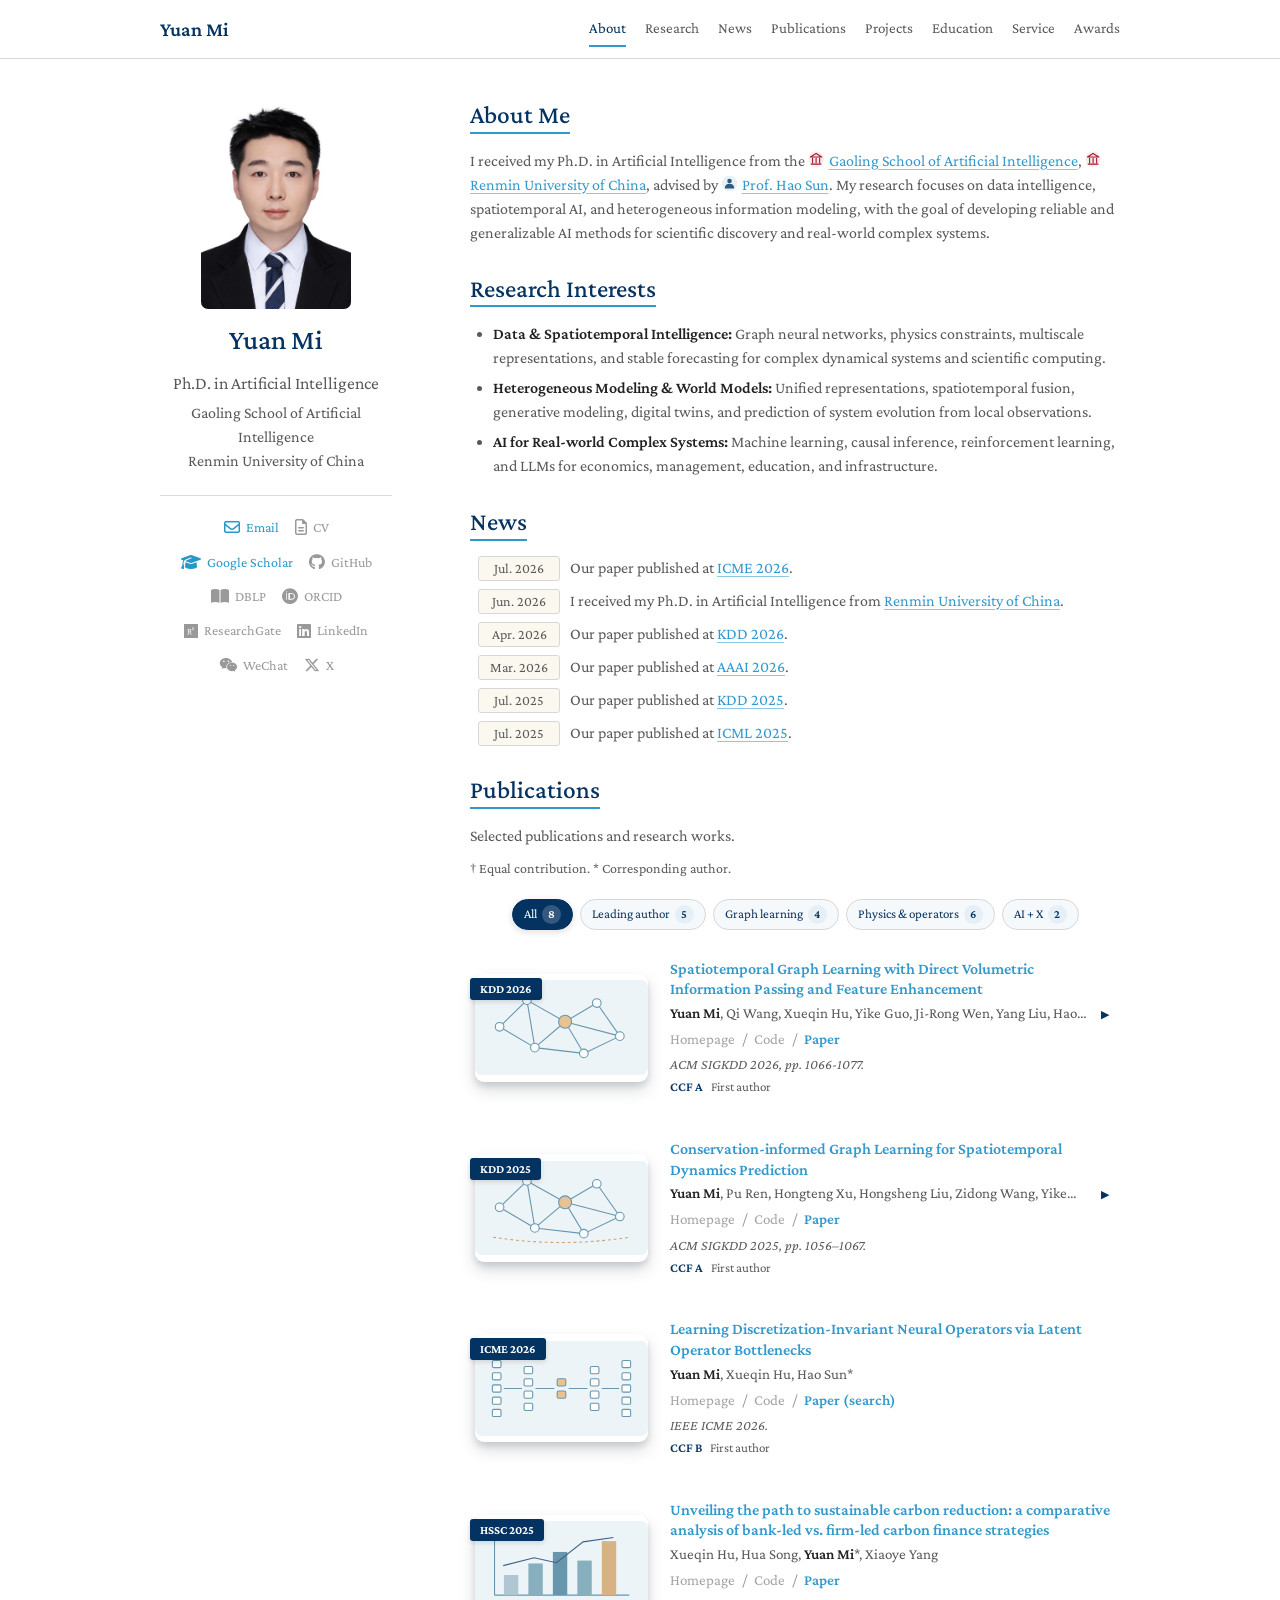
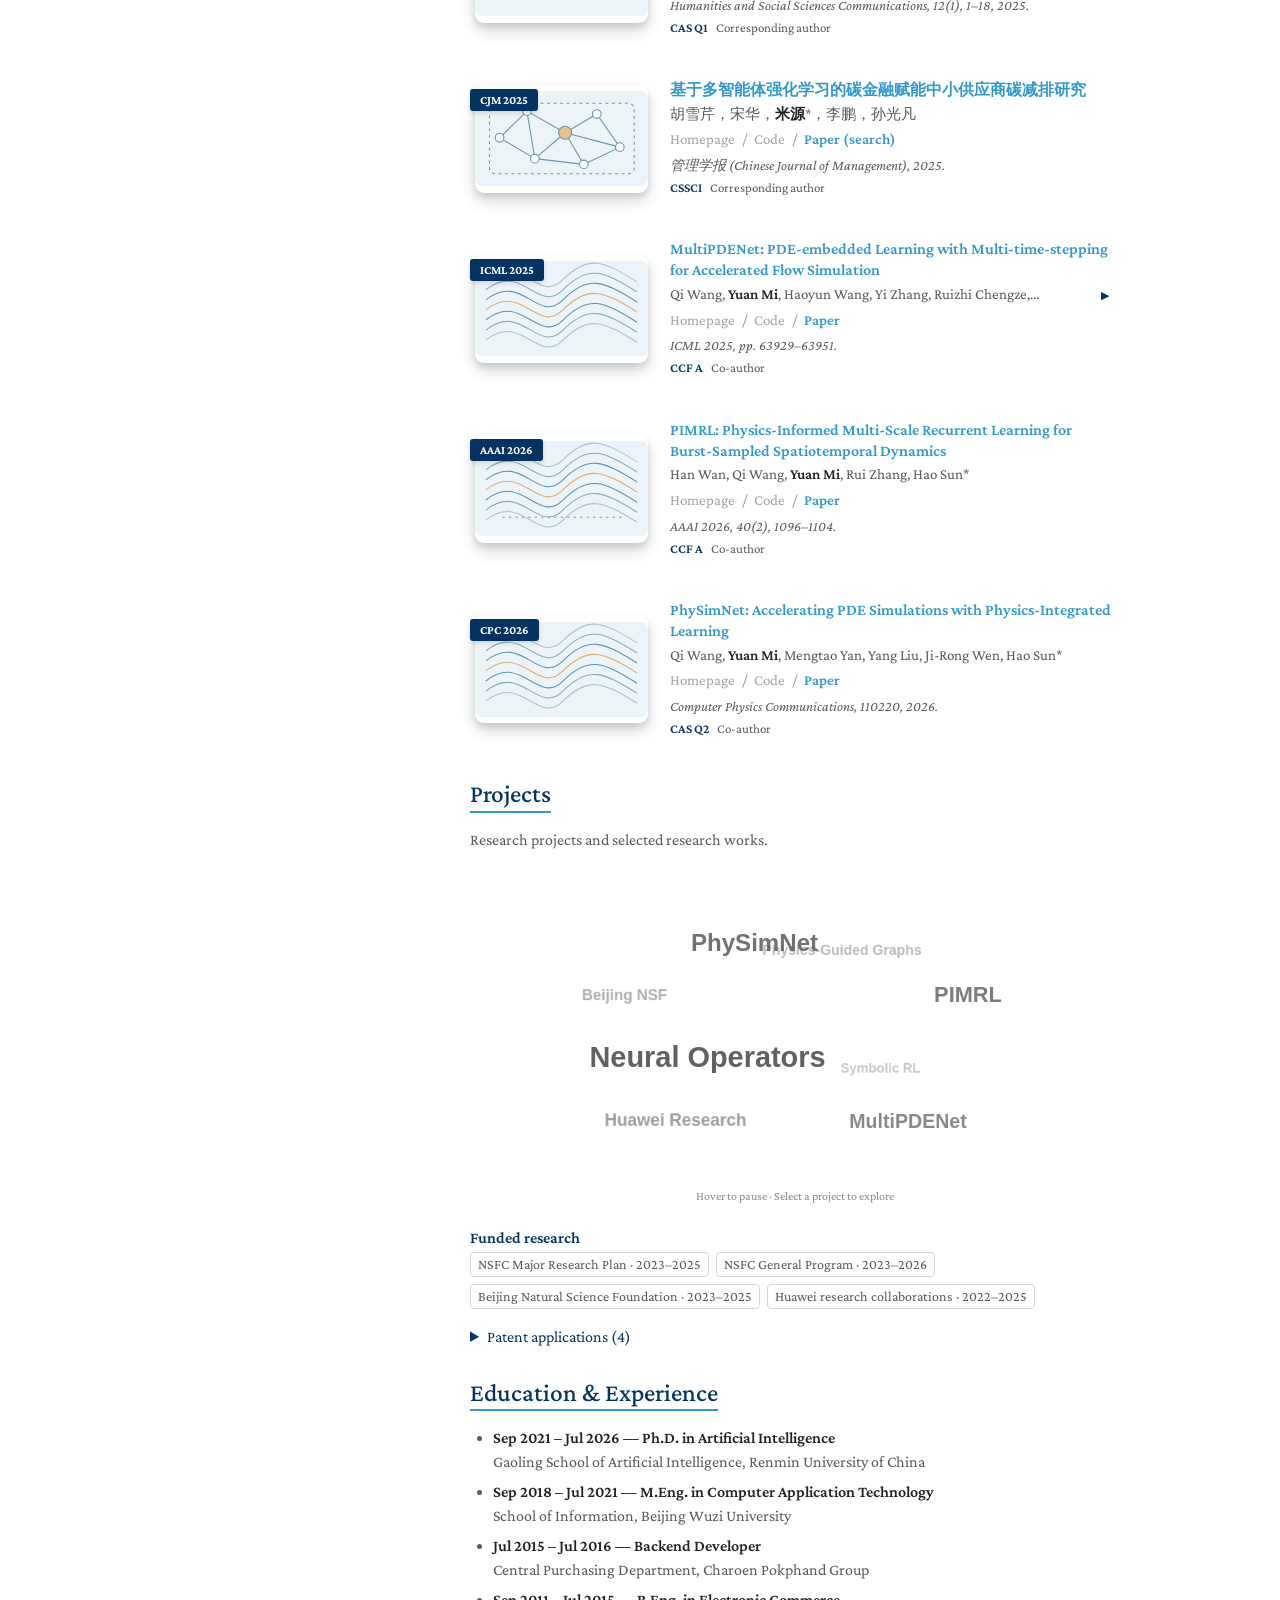
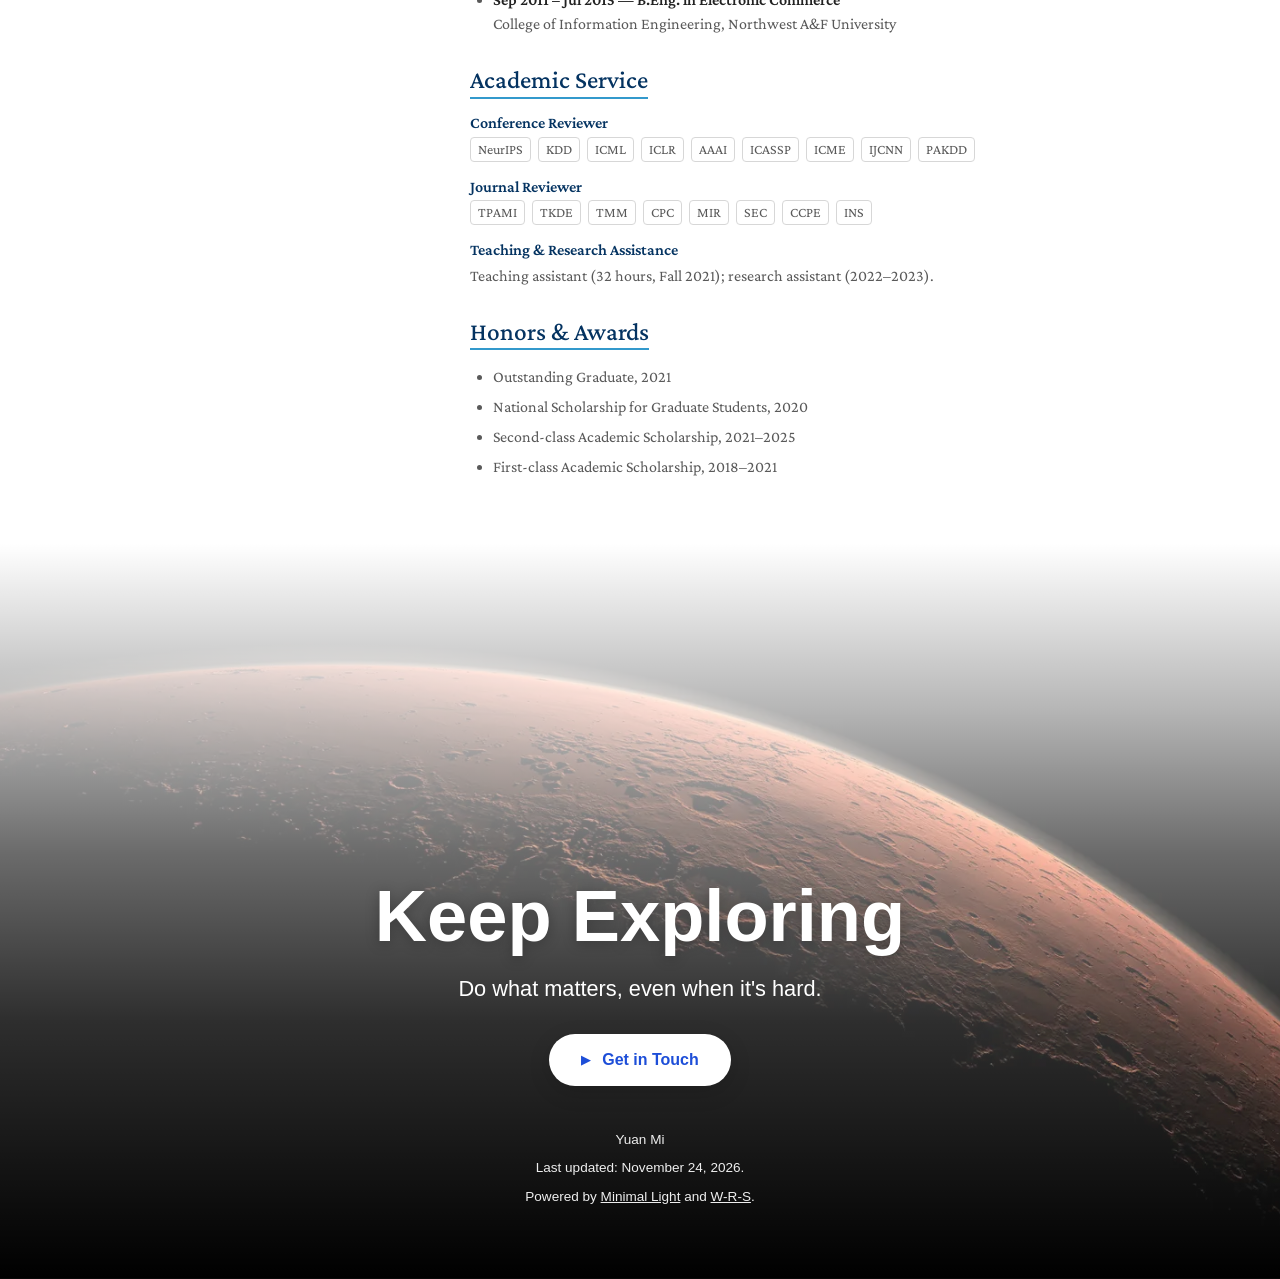
==== index.html @ 63b8f22b "Update index.html" ====
<!DOCTYPE html>
<html lang="en">
  <head>
    <meta charset="utf-8"/>
    <meta content="width=device-width,initial-scale=1" name="viewport"/>
    <meta content="Yuan Mi, AI researcher working on spatiotemporal intelligence, graph learning, scientific machine learning and heterogeneous information modeling." name="description"/>
    <title>Yuan Mi | Academic Homepage</title>
    <link href="assets/img/favicon.svg" rel="icon" type="image/svg+xml"/>
    <link href="assets/css/font.css" rel="stylesheet"/>
    <link href="assets/css/minimal-light.css" rel="stylesheet"/>
    <link href="assets/css/homepage-v6.css" rel="stylesheet"/>
    <link rel="stylesheet"
      href="https://cdnjs.cloudflare.com/ajax/libs/font-awesome/6.7.2/css/all.min.css">
    <script defer="" src="assets/js/homepage.js"></script>
    <!-- Critical layout rules also live here to guard against stale stylesheet caches. -->
    <style id="v6-layout-fixes">
      /* Responsive profile links */
      .profile-links {
          display: flex;
          flex-wrap: wrap;
          justify-content: center;
          align-items: center;
          gap: 12px 16px;
      
          margin-top: 22px;
          padding-top: 20px;
          border-top: 1px solid #ddd;
      }
      .profile-links a {
          display: inline-flex;
          align-items: center;
          gap: 6px;
      
          width: auto;
          font-size: 14px;
          line-height: 1.6;
          white-space: nowrap;
      
          color: #2698c9;
          text-decoration: none !important;
          border: none !important;
          transition: color 0.2s ease;
      }
      .profile-links a i {
          font-size: 16px;
          text-align: center;
      }
      /* Hover effect */
      .profile-links a[href]:hover {
          color: #043361;
      }
      /* Links without addresses */
      .profile-links a:not([href]) {
          color: #999;
          cursor: default;
      }
      /* Mobile adaptation */
      @media screen and (max-width: 768px) {
          .profile-links {
              gap: 10px 14px;
          }
      
          .profile-links a {
              font-size: 13px;
          }
      }
      #profile .image.avatar {
        border-radius: 0 !important;
        overflow: visible !important;
        clip-path: none !important;
        max-height: none !important;
      }
      #profile .image.avatar img {
        display: block;
        width: 150px !important;
        max-width: 100%;
        height: auto !important;
        max-height: none !important;
        aspect-ratio: auto !important;
        object-fit: contain !important;
        object-position: center !important;
        padding: 0 !important;
        margin: 0 auto;
        border-radius: 7px !important;
        clip-path: none !important;
      }
      #publications .papers article.paper {
        background: transparent !important;
        border: 0 !important;
        outline: 0 !important;
        border-radius: 0 !important;
        box-shadow: none !important;
        padding: 12px 5px;
        margin-bottom: 18px;
      }
      #publications .paper-thumb {
        overflow: visible !important;
        border-radius: 9px;
        box-shadow: 0 4px 6px rgba(26,39,52,.13), 0 8px 16px rgba(26,39,52,.16) !important;
      }
      #publications .paper-thumb img { border-radius: 9px; }
      #publications .paper-thumb > span {
        top: 4px;
        left: -5px;
        padding: 2px 10px;
        border-radius: 3px;
        box-shadow: 0 2px 5px #0002;
      }
      @media (max-width: 520px) {
        #profile .image.avatar img { width: 135px !important; }
        #publications .papers article.paper { padding: 10px 2px; margin-bottom: 20px; }
      }
      /* 确保顶部导航栏始终处于最上层 */
      .site-nav {
        z-index: 99999 !important;
      }
      /* 限制 Projects 模块的层级 */
      #projects {
        position: relative;
        z-index: 0;
        isolation: isolate;
      }
      /* 限制 3D 动态词云的显示范围 */
      #tagcloud {
        position: relative;
        z-index: 0;
        isolation: isolate;
        overflow: hidden;
      }
    </style>
  </head>
  <body>
    <a class="skip" href="#about">Skip to content</a>
    <!-- Top navigation -->
    <nav class="site-nav" aria-label="Main navigation">
      <div class="nav-inner">
        <a class="nav-brand" href="#about">Yuan Mi</a>
        <div class="nav-links">
          <a href="#about" aria-current="location">About</a>
          <a href="#research">Research</a>
          <a href="#news">News</a>
          <a href="#publications">Publications</a>
          <a href="#projects">Projects</a>
          <a href="#experience">Education</a>
          <a href="#service">Service</a>
          <a href="#honors">Awards</a>
        </div>
      </div>
    </nav>
    <div class="wrapper">
      <header class="profile" id="profile">
        <a class="image avatar" href="#about">
          <img alt="Portrait of Yuan Mi" height="500" src="assets/img/avatar.jpg" width="357"/>
        </a>
        <h1>Yuan Mi</h1>
    
        <position>Ph.D. in Artificial Intelligence</position>
        <br/>
        <autocolor>
          <a href="https://gsai.ruc.edu.cn/"
             style="color: inherit; text-decoration: none; border-bottom: none;">
            Gaoling School of Artificial Intelligence
          </a>
          <br/>
          <a href="https://www.ruc.edu.cn/"
             style="color: inherit; text-decoration: none; border-bottom: none;">
            Renmin University of China
          </a>
        </autocolor>
        <!-- Replace the Scholar search and GitHub placeholder with your personal profile URLs. -->
        <div class="profile-links">
            <a href="mailto:miyuan1993@gmail.com"><i class="fa-regular fa-envelope"></i> Email</a>
            <a><i class="fa-regular fa-file-lines"></i> CV</a>
            <a href="https://scholar.google.com/citations?user=GlDjxKsAAAAJ&hl=zh-CN" target="_blank"><i class="fa-solid fa-graduation-cap"></i> Google Scholar </a>
            <a><i class="fa-brands fa-github"></i> GitHub</a>
            <a><i class="fa-solid fa-book-open"></i> DBLP</a>
            <a><i class="fa-brands fa-orcid"></i> ORCID</a>
            <a><i class="fa-brands fa-researchgate"></i> ResearchGate</a>
            <a><i class="fa-brands fa-linkedin"></i> LinkedIn</a>
            <a><i class="fa-brands fa-weixin"></i> WeChat</a>
            <a><i class="fa-brands fa-x-twitter"></i> X </a>
          </div>
      </header>
      <main id="main">
        <section id="about">
          <h2>About Me</h2>
          <p id="bio">I received my Ph.D. in Artificial Intelligence from the <a href="https://ai.ruc.edu.cn/GSAI_HOME/index.htm" target="_blank" rel="noopener noreferrer"><span class="inline-logo ruc-logo" aria-hidden="true"><img src="https://www.ruc.edu.cn/template/1/out/imgs/VI/1.png" alt="" width="24" height="24" onerror="this.onerror=null;this.src='assets/img/university-icon.svg';this.classList.add('logo-fallback')"/></span>Gaoling School of Artificial Intelligence</a>, <a href="https://www.ruc.edu.cn/" target="_blank" rel="noopener noreferrer"><span class="inline-logo ruc-logo" aria-hidden="true"><img src="https://www.ruc.edu.cn/template/1/out/imgs/VI/1.png" alt="" width="24" height="24" onerror="this.onerror=null;this.src='assets/img/university-icon.svg';this.classList.add('logo-fallback')"/></span>Renmin University of China</a>, advised by <a href="https://ai.ruc.edu.cn/GSAI_HOME/FACULTYn/HaoSun/index.htm" target="_blank" rel="noopener noreferrer"><img class="inline-logo advisor-logo" src="assets/img/advisor-icon.svg" width="18" height="18" alt="" aria-hidden="true"/>Prof. Hao Sun</a>. My research focuses on data intelligence, spatiotemporal AI, and heterogeneous information modeling, with the goal of developing reliable and generalizable AI methods for scientific discovery and real-world complex systems.</p>
        </section>

        <section id="research">
          <h2>Research Interests</h2>
          <ul>
            <li><strong>Data &amp; Spatiotemporal Intelligence: </strong>Graph neural networks, physics constraints, multiscale representations, and stable forecasting for complex dynamical systems and scientific computing.</li>
            <li><strong>Heterogeneous Modeling &amp; World Models: </strong>Unified representations, spatiotemporal fusion, generative modeling, digital twins, and prediction of system evolution from local observations.</li>
            <li><strong>AI for Real-world Complex Systems: </strong>Machine learning, causal inference, reinforcement learning, and LLMs for economics, management, education, and infrastructure.</li>
          </ul>
        </section>

        <!-- News: use the known publication year when the acceptance month is unknown. -->
        <section id="news">
          <h2>News</h2>
          <ul class="news-list">
            <li><time datetime="2026-07-09">Jul. 2026 </time><span>Our paper published at <a href="#paper-operators">ICME 2026</a>.</span></li>
            <li><time datetime="2026-06-23">Jun. 2026 </time><span>I received my Ph.D. in Artificial Intelligence from <a href="https://ai.ruc.edu.cn/GSAI_HOME/index.htm" target="_blank" rel="noopener noreferrer">Renmin University of China</a>.</span></li>
            <li><time datetime="2026-04-20">Apr. 2026 </time><span>Our paper published at <a href="#paper-volumetric">KDD 2026</a>.</span></li>
            <li><time datetime="2026-03-14">Mar. 2026 </time><span>Our paper published at <a href="#paper-pimrl">AAAI 2026</a>.</span></li>
            <li><time datetime="2025-07-20">Jul. 2025 </time><span>Our paper published at <a href="#paper-conservation">KDD 2025</a>.</span></li>
            <li><time datetime="2025-07-13">Jul. 2025 </time><span>Our paper published at <a href="#paper-multipdenet">ICML 2025</a>.</span></li>
          </ul>
        </section>

        <section id="publications">
          <h2>Publications</h2>
          <p class="publication-legend">Selected publications and research works. <p class="subtle">† Equal contribution. * Corresponding author. </p> </p>
          
          <div aria-label="Filter publications" class="filters" role="group">
            <button aria-pressed="true" data-filter="all">All</button>
            <button aria-pressed="false" data-filter="lead">Leading author</button>
            <button aria-pressed="false" data-filter="graph">Graph learning</button>
            <button aria-pressed="false" data-filter="physics">Physics &amp; operators</button>
            <button aria-pressed="false" data-filter="applied">AI + X</button>
          </div>
          <div aria-live="polite" class="sr-only" id="paper-count"></div>
          <div class="papers">
            <article class="paper" data-tags="graph physics lead" id="paper-volumetric">
              <div class="paper-thumb">
                <img alt="Abstract topic illustration" loading="lazy" src="assets/img/graph.svg"/>
                <span>KDD 2026</span>
              </div>
              <div class="paper-info">
                <h3>
                  <a href="https://dblp.uni-trier.de/rec/conf/kdd/MiWHGWLS26.html" rel="noopener noreferrer" target="_blank">Spatiotemporal Graph Learning with Direct Volumetric Information Passing and Feature Enhancement</a>
                </h3>
                <div class="authors-shell">
                  <p class="authors" id="authors-0"><strong>Yuan Mi</strong>, Qi Wang, Xueqin Hu, Yike Guo, Ji-Rong Wen, Yang Liu, Hao Sun*</p>
                  <button aria-controls="authors-0" aria-expanded="false" aria-label="Expand author list" class="authors-toggle" title="Expand author list" type="button">▶</button>
                </div>
                <!-- Replace missing Homepage/Code URLs when available. -->
                <div class="paper-links">
                  <span class="pending-link" title="Add the homepage URL">Homepage</span>
                  <span class="link-divider" aria-hidden="true">/</span>
                  <span class="pending-link" title="Add the code URL">Code</span>
                  <span class="link-divider" aria-hidden="true">/</span>
                  <a href="https://dblp.uni-trier.de/rec/conf/kdd/MiWHGWLS26.html" target="_blank" rel="noopener noreferrer">Paper</a>
                </div>
                <p class="venue">ACM SIGKDD 2026, pp. 1066-1077. </p>
                <div class="paper-meta">
                  <span class="rank">CCF A</span>
                  <span>First author</span>
                </div>
              </div>
            </article>

            <article class="paper" data-tags="graph physics lead" id="paper-conservation">
              <div class="paper-thumb">
                <img alt="Abstract topic illustration" loading="lazy" src="assets/img/conservation.svg"/>
                <span>KDD 2025</span>
              </div>
              <div class="paper-info">
                <h3>
                  <a href="https://arxiv.org/abs/2412.20962" rel="noopener noreferrer" target="_blank">Conservation-informed Graph Learning for Spatiotemporal Dynamics Prediction</a>
                </h3>
                <div class="authors-shell">
                  <p class="authors" id="authors-1"><strong>Yuan Mi</strong>, Pu Ren, Hongteng Xu, Hongsheng Liu, Zidong Wang, Yike Guo, Ji-Rong Wen, Hao Sun*, Yang Liu*</p>
                  <button aria-controls="authors-1" aria-expanded="false" aria-label="Expand author list" class="authors-toggle" title="Expand author list" type="button">▶</button>
                </div>
                <!-- Replace missing Homepage/Code URLs when available. -->
                <div class="paper-links">
                  <span class="pending-link" title="Add the homepage URL">Homepage</span>
                  <span class="link-divider" aria-hidden="true">/</span>
                  <span class="pending-link" title="Add the code URL">Code</span>
                  <span class="link-divider" aria-hidden="true">/</span>
                  <a href="https://arxiv.org/abs/2412.20962" target="_blank" rel="noopener noreferrer">Paper</a>
                </div>
                <p class="venue">ACM SIGKDD 2025, pp. 1056–1067.</p>
                <div class="paper-meta">
                  <span class="rank">CCF A</span>
                  <span>First author</span>
                </div>
              </div>
            </article>

            <article class="paper" data-tags="physics lead" id="paper-operators">
              <div class="paper-thumb">
                <img alt="Abstract topic illustration" loading="lazy" src="assets/img/operator.svg"/>
                <span>ICME 2026</span>
              </div>
              <div class="paper-info">
                <h3>
                  <a href="https://scholar.google.com/scholar?q=Learning%20Discretization-Invariant%20Neural%20Operators%20via%20Latent%20Operator%20Bottlenecks" rel="noopener noreferrer" target="_blank">Learning Discretization-Invariant Neural Operators via Latent Operator Bottlenecks</a>
                </h3>
                <div class="authors-shell">
                  <p class="authors" id="authors-2"><strong>Yuan Mi</strong>, Xueqin Hu, Hao Sun*</p>
                  <button aria-controls="authors-2" aria-expanded="false" aria-label="Expand author list" class="authors-toggle" title="Expand author list" type="button">▶</button>
                </div>
                <!-- Replace missing Homepage/Code URLs when available. -->
                <div class="paper-links">
                  <span class="pending-link" title="Add the homepage URL">Homepage</span>
                  <span class="link-divider" aria-hidden="true">/</span>
                  <span class="pending-link" title="Add the code URL">Code</span>
                  <span class="link-divider" aria-hidden="true">/</span>
                  <a href="https://scholar.google.com/scholar?q=Learning%20Discretization-Invariant%20Neural%20Operators%20via%20Latent%20Operator%20Bottlenecks" target="_blank" rel="noopener noreferrer">Paper (search)</a>
                </div>
                <p class="venue">IEEE ICME 2026.</p>
                <div class="paper-meta">
                  <span class="rank">CCF B</span>
                  <span>First author</span>
                </div>
              </div>
            </article>

            <article class="paper" data-tags="applied lead" id="paper-carbon-finance">
              <div class="paper-thumb">
                <img alt="Abstract topic illustration" loading="lazy" src="assets/img/finance.svg"/>
                <span>HSSC 2025</span>
              </div>
              <div class="paper-info">
                <h3>
                  <a href="https://doi.org/10.1057/s41599-025-05906-5" rel="noopener noreferrer" target="_blank">Unveiling the path to sustainable carbon reduction: a comparative analysis of bank-led vs. firm-led carbon finance strategies</a>
                </h3>
                <div class="authors-shell">
                  <p class="authors" id="authors-3">Xueqin Hu, Hua Song, <strong>Yuan Mi</strong>*, Xiaoye Yang</p>
                  <button aria-controls="authors-3" aria-expanded="false" aria-label="Expand author list" class="authors-toggle" title="Expand author list" type="button">▶</button>
                </div>
                <!-- Replace missing Homepage/Code URLs when available. -->
                <div class="paper-links">
                  <span class="pending-link" title="Add the homepage URL">Homepage</span>
                  <span class="link-divider" aria-hidden="true">/</span>
                  <span class="pending-link" title="Add the code URL">Code</span>
                  <span class="link-divider" aria-hidden="true">/</span>
                  <a href="https://doi.org/10.1057/s41599-025-05906-5" target="_blank" rel="noopener noreferrer">Paper</a>
                </div>
                <p class="venue">Humanities and Social Sciences Communications, 12(1), 1–18, 2025.</p>
                <div class="paper-meta">
                  <span class="rank">CAS Q1</span>
                  <span>Corresponding author</span>
                </div>
              </div>
            </article>

            <article class="paper" data-tags="applied lead" id="paper-multiagent">
              <div class="paper-thumb">
                <img alt="Abstract topic illustration" loading="lazy" src="assets/img/agents.svg"/>
                <span>CJM 2025</span>
              </div>
              <div class="paper-info">
                <h3>
                  <a href="https://scholar.google.com/scholar?q=%E5%9F%BA%E4%BA%8E%E5%A4%9A%E6%99%BA%E8%83%BD%E4%BD%93%E5%BC%BA%E5%8C%96%E5%AD%A6%E4%B9%A0%E7%9A%84%E7%A2%B3%E9%87%91%E8%9E%8D%E8%B5%8B%E8%83%BD%E4%B8%AD%E5%B0%8F%E4%BE%9B%E5%BA%94%E5%95%86%E7%A2%B3%E5%87%8F%E6%8E%92%E7%A0%94%E7%A9%B6" rel="noopener noreferrer" target="_blank">基于多智能体强化学习的碳金融赋能中小供应商碳减排研究</a>
                </h3>
                <div class="authors-shell">
                  <p class="authors" id="authors-4">胡雪芹，宋华，<strong>米源</strong>*，李鹏，孙光凡</p>
                  <button aria-controls="authors-4" aria-expanded="false" aria-label="Expand author list" class="authors-toggle" title="Expand author list" type="button">▶</button>
                </div>
                <!-- Replace missing Homepage/Code URLs when available. -->
                <div class="paper-links">
                  <span class="pending-link" title="Add the homepage URL">Homepage</span>
                  <span class="link-divider" aria-hidden="true">/</span>
                  <span class="pending-link" title="Add the code URL">Code</span>
                  <span class="link-divider" aria-hidden="true">/</span>
                  <a href="https://scholar.google.com/scholar?q=%E5%9F%BA%E4%BA%8E%E5%A4%9A%E6%99%BA%E8%83%BD%E4%BD%93%E5%BC%BA%E5%8C%96%E5%AD%A6%E4%B9%A0%E7%9A%84%E7%A2%B3%E9%87%91%E8%9E%8D%E8%B5%8B%E8%83%BD%E4%B8%AD%E5%B0%8F%E4%BE%9B%E5%BA%94%E5%95%86%E7%A2%B3%E5%87%8F%E6%8E%92%E7%A0%94%E7%A9%B6" target="_blank" rel="noopener noreferrer">Paper (search)</a>
                </div>
                <p class="venue">管理学报 (Chinese Journal of Management), 2025.</p>
                <div class="paper-meta">
                  <span class="rank">CSSCI</span>
                  <span>Corresponding author</span>
                </div>
              </div>
            </article>

            <article class="paper" data-tags="physics graph" id="paper-multipdenet">
              <div class="paper-thumb">
                <img alt="Abstract topic illustration" loading="lazy" src="assets/img/flow.svg"/>
                <span>ICML 2025</span>
              </div>
              <div class="paper-info">
                <h3>
                  <a href="https://proceedings.mlr.press/v267/wang25bz.html" rel="noopener noreferrer" target="_blank">MultiPDENet: PDE-embedded Learning with Multi-time-stepping for Accelerated Flow Simulation</a>
                </h3>
                <div class="authors-shell">
                  <p class="authors" id="authors-5">Qi Wang, <strong>Yuan Mi</strong>, Haoyun Wang, Yi Zhang, Ruizhi Chengze, Hongsheng Liu, Ji-Rong Wen, Hao Sun*</p>
                  <button aria-controls="authors-5" aria-expanded="false" aria-label="Expand author list" class="authors-toggle" title="Expand author list" type="button">▶</button>
                </div>
                <!-- Replace missing Homepage/Code URLs when available. -->
                <div class="paper-links">
                  <span class="pending-link" title="Add the homepage URL">Homepage</span>
                  <span class="link-divider" aria-hidden="true">/</span>
                  <span class="pending-link" title="Add the code URL">Code</span>
                  <span class="link-divider" aria-hidden="true">/</span>
                  <a href="https://proceedings.mlr.press/v267/wang25bz.html" target="_blank" rel="noopener noreferrer">Paper</a>
                </div>
                <p class="venue">ICML 2025, pp. 63929–63951.</p>
                <div class="paper-meta">
                  <span class="rank">CCF A</span>
                  <span>Co-author</span>
                </div>
              </div>
            </article>

            <article class="paper" data-tags="physics graph" id="paper-pimrl">
              <div class="paper-thumb">
                <img alt="Abstract topic illustration" loading="lazy" src="assets/img/recurrent.svg"/>
                <span>AAAI 2026</span>
              </div>
              <div class="paper-info">
                <h3>
                  <a href="https://ojs.aaai.org/index.php/AAAI/article/view/37080" rel="noopener noreferrer" target="_blank">PIMRL: Physics-Informed Multi-Scale Recurrent Learning for Burst-Sampled Spatiotemporal Dynamics</a>
                </h3>
                <div class="authors-shell">
                  <p class="authors" id="authors-6">Han Wan, Qi Wang, <strong>Yuan Mi</strong>, Rui Zhang, Hao Sun*</p>
                  <button aria-controls="authors-6" aria-expanded="false" aria-label="Expand author list" class="authors-toggle" title="Expand author list" type="button">▶</button>
                </div>
                <!-- Replace missing Homepage/Code URLs when available. -->
                <div class="paper-links">
                  <span class="pending-link" title="Add the homepage URL">Homepage</span>
                  <span class="link-divider" aria-hidden="true">/</span>
                  <span class="pending-link" title="Add the code URL">Code</span>
                  <span class="link-divider" aria-hidden="true">/</span>
                  <a href="https://ojs.aaai.org/index.php/AAAI/article/view/37080" target="_blank" rel="noopener noreferrer">Paper</a>
                </div>
                <p class="venue">AAAI 2026, 40(2), 1096–1104.</p>
                <div class="paper-meta">
                  <span class="rank">CCF A</span>
                  <span>Co-author</span>
                </div>
              </div>
            </article>

            <article class="paper" data-tags="physics" id="paper-physimnet">
              <div class="paper-thumb">
                <img alt="Abstract topic illustration" loading="lazy" src="assets/img/flow.svg"/>
                <span>CPC 2026</span>
              </div>
              <div class="paper-info">
                <h3>
                  <a href="https://doi.org/10.1016/j.cpc.2026.110220" rel="noopener noreferrer" target="_blank">PhySimNet: Accelerating PDE Simulations with Physics-Integrated Learning</a>
                </h3>
                <div class="authors-shell">
                  <p class="authors" id="authors-7">Qi Wang, <strong>Yuan Mi</strong>, Mengtao Yan, Yang Liu, Ji-Rong Wen, Hao Sun*</p>
                  <button aria-controls="authors-7" aria-expanded="false" aria-label="Expand author list" class="authors-toggle" title="Expand author list" type="button">▶</button>
                </div>
                <!-- Replace missing Homepage/Code URLs when available. -->
                <div class="paper-links">
                  <span class="pending-link" title="Add the homepage URL">Homepage</span>
                  <span class="link-divider" aria-hidden="true">/</span>
                  <span class="pending-link" title="Add the code URL">Code</span>
                  <span class="link-divider" aria-hidden="true">/</span>
                  <a href="https://doi.org/10.1016/j.cpc.2026.110220" target="_blank" rel="noopener noreferrer">Paper</a>
                </div>
                <p class="venue">Computer Physics Communications, 110220, 2026.</p>
                <div class="paper-meta">
                  <span class="rank">CAS Q2</span>
                  <span>Co-author</span>
                </div>
              </div>
            </article>
          </div>
        </section>

        <section id="projects">
          <h2>Projects</h2>
          <p>Research projects and selected research works.</p>
          <div aria-label="Rotating research project cloud" class="tagcloud" id="tagcloud">
            <a href="#grant-major">Symbolic RL</a>
            <a href="#grant-general">Physics-Guided Graphs</a>
            <a href="#grant-beijing">Beijing NSF</a>
            <a href="#grant-huawei">Huawei Research</a>
            <a href="#paper-multipdenet">MultiPDENet</a>
            <a href="#paper-pimrl">PIMRL</a>
            <a href="#paper-physimnet">PhySimNet</a>
            <a href="#paper-operators">Neural Operators</a>
          </div>
          <p class="cloud-hint">Hover to pause · Select a project to explore</p>
          <h3>Funded research</h3>
          <!-- <ul class="project-list">
            <li id="grant-major"><strong>NSFC Major Research Plan</strong> · 2023–2025</li>
            <li id="grant-general"><strong>NSFC General Program</strong> · 2023–2026</li>
            <li id="grant-beijing"><strong>Beijing Natural Science Foundation</strong> · 2023–2025</li>
            <li id="grant-huawei"><strong>Huawei research collaborations</strong> · 2022–2025</li>
          </ul> -->
          <div class="chips">
              <span>NSFC Major Research Plan</strong> · 2023–2025</span>
              <span>NSFC General Program</strong> · 2023–2026</span>
              <span>Beijing Natural Science Foundation</strong> · 2023–2025</span>
              <span>Huawei research collaborations</strong> · 2022–2025</span>
          </div>

          <details>
            <summary>Patent applications (4)</summary>
            <div class="chips">
              <span>CN202410958839.X (2024)</span>
              <span>CN202110438000.X (2021)</span>
              <span>CN202011078194.9 (2020)</span>
              <span>CN201910514997.5 (2019)</span>
            </div>
            <p class="subtle">Applications are not represented as granted patents.</p>
          </details>
        </section>

        <section id="experience">
          <h2>Education &amp; Experience</h2>
          <ul>
            <li><strong>Sep 2021 – Jul 2026 — Ph.D. in Artificial Intelligence</strong><br/>Gaoling School of Artificial Intelligence, Renmin University of China</li>
            <li><strong>Sep 2018 – Jul 2021 — M.Eng. in Computer Application Technology</strong><br/>School of Information, Beijing Wuzi University</li>
            <li><strong>Jul 2015 – Jul 2016 — Backend Developer</strong><br/>Central Purchasing Department, Charoen Pokphand Group</li>
            <li><strong>Sep 2011 – Jul 2015 — B.Eng. in Electronic Commerce</strong><br/>College of Information Engineering, Northwest A&amp;F University</li>
          </ul>
        </section>

        <section id="service">
          <h2>Academic Service</h2>
          <h3>Conference Reviewer</h3>
          <div class="chips">
            <span>NeurIPS</span>
            <span>KDD</span>
            <span>ICML</span>
            <span>ICLR</span>
            <span>AAAI</span>
            <span>ICASSP</span>
            <span>ICME</span>
            <span>IJCNN</span>
            <span>PAKDD</span>
          </div>
          <h3>Journal Reviewer</h3>
          <div class="chips">
            <span>TPAMI</span>
            <span>TKDE</span>
            <span>TMM</span>
            <span>CPC</span>
            <span>MIR</span>
            <span>SEC</span>
            <span>CCPE</span>
            <span>INS</span>
          </div>
          <h3>Teaching &amp; Research Assistance</h3>
          <p>Teaching assistant (32 hours, Fall 2021); research assistant (2022–2023).</p>
        </section>

        <section id="honors">
          <h2>Honors &amp; Awards</h2>
          <ul class="compact">
            <li>Outstanding Graduate, 2021</li>
            <li>National Scholarship for Graduate Students, 2020</li>
            <li>Second-class Academic Scholarship, 2021–2025</li>
            <li>First-class Academic Scholarship, 2018–2021</li>
          </ul>
        </section>
      </main>
    </div>
    <div aria-label="Closing section" class="planet-footer">
      <picture>
        <source sizes="100vw" srcset="assets/img/background-960.webp 960w, assets/img/background-1440.webp 1440w, assets/img/background-1920.webp 1920w" type="image/webp"/>
        <img alt="Sunlit horizon of Mars" decoding="async" loading="eager" src="assets/img/background-1920.webp"/>
      </picture>
      <div class="planet-content">
        <h2>Keep Exploring</h2>
        <p class="planet-sub">Do what matters, even when it's hard.</p>
        <a class="planet-cta" href="mailto:miyuan1993@gmail.com"><span aria-hidden="true">▶</span> Get in Touch</a>
        <div class="planet-footnote">
          <p>Yuan Mi</p>
          <p>Last updated: November 24, 2026.</p>
          <p>Powered by <a href="https://github.com/yaoyao-liu/minimal-light">Minimal Light</a> and <a href="https://github.com/w-r-s/academic-homepage-template">W-R-S</a>.</p>
        </div>
      </div>
    </div>
    <button aria-label="Back to top" hidden="" id="back-top" title="Back to top">↑</button>
  </body>
</html>
---- assets/css/font.css ----
@import url('https://fonts.googleapis.com/css2?family=Crimson+Pro:ital,wght@0,400;0,500;0,600;1,500;1,600&family=Ubuntu+Mono&display=swap');

body {
  background-color: #fff;
  padding: 0;
  font: 16px/1.5 "Crimson Pro", serif;
  color: #595959;
  font-weight: 400;
  margin: 0;
}
---- assets/css/minimal-light.css ----
@media (prefers-color-scheme: dark) {
  body {
    background-color: #20212b;
    color: #dadbdf; } }
h1, h2, h3 {
  line-height: 1.1; }

h1 {
  font-size: 28px;
  font-weight: 500;
  color: #043361;
  margin: 0 0 20px; }

h2 {
  font-size: 157%;
  font-weight: 500;
  color: #043361;
  margin: 2px 0 15px; }

h3, h4, h5, h6 {
  font-weight: 600;
  color: #043361;
  margin: 0 0 20px; }

@media (prefers-color-scheme: dark) {
  h1, h2, h3, h4, h5, h6 {
    color: #3eb7f0; } }
p, ul, ol, table, pre, dl {
  margin: 0 0 20px; }

a {
  color: #39c;
  text-decoration: none; }
  a:hover {
    color: #069; }
  a small {
    font-size: 11px;
    color: #777;
    margin-top: -0.3em;
    display: block; }
  a:hover small {
    color: #777; }

@media (prefers-color-scheme: dark) {
  a {
    color: #3eb7f0; } }
strong {
  color: #222;
  font-weight: 500; }
  @media (prefers-color-scheme: dark) {
    strong {
      color: #eeeff0; } }

small {
  font-size: 11px; }

img {
  max-width: 100%; }

hr {
  border: 0;
  background: #e5e5e5;
  height: 1px;
  margin: 0 0 20px; }

blockquote {
  border-left: 1px solid #e5e5e5;
  margin: 0;
  padding: 0 0 0 20px;
  font-style: italic; }

code, pre {
  font-family: Monaco, Bitstream Vera Sans Mono, Lucida Console, Terminal, Consolas, Liberation Mono, DejaVu Sans Mono, Courier New, monospace;
  color: #333; }

pre {
  max-width: 500px;
  padding: 8px 15px;
  background: #f8f8f8;
  border-radius: 5px;
  border: 1px solid #e5e5e5;
  overflow-x: auto; }

table {
  width: 100%;
  border-collapse: collapse; }

th, td {
  text-align: left;
  padding: 5px 10px;
  border-bottom: 1px solid #e5e5e5; }

th, dt {
  color: #444; }
  @media (prefers-color-scheme: dark) {
    th, dt {
      color: #3eb7f0; } }

dt {
  font-weight: 500; }

position {
  font-size: 1.1rem; }

email {
  font-size: 14px;
  font-family: "Ubuntu Mono", monospace; }

autocolor {
  color: #595959; }
  @media (prefers-color-scheme: dark) {
    autocolor {
      color: #dadbdf; } }

lightonly {
  visibility: visible; }
  @media (prefers-color-scheme: dark) {
    lightonly {
      visibility: hidden; } }

darkonly {
  visibility: hidden; }
  @media (prefers-color-scheme: dark) {
    darkonly {
      visibility: visible; } }

education {
  font-weight: 500;
  font-size: 115%; }

papertitle {
  font-weight: 600;
  font-size: 100%; }
  @media (prefers-color-scheme: dark) {
    papertitle {
      color: #eeeff0; } }

.biblink {
  text-decoration: none;
  display: inline;
  margin-right: 0; }

.fakelink {
  text-decoration: none;
  cursor: pointer; }

.bibref {
  font-size: 70%;
  margin-top: 10px;
  margin-left: 0;
  display: none;
  font-family: monospace; }

.wrapper {
  width: 960px;
  margin: 0 auto; }

header {
  width: 232px;
  float: left;
  position: fixed;
  -webkit-font-smoothing: subpixel-antialiased;
  padding-top: 4em;
  text-align: center; }

section {
  width: 650px;
  float: right;
  padding-top: 4em;
  padding-bottom: 50px; }

footer {
  width: 232px;
  float: left;
  position: fixed;
  bottom: 30px;
  -webkit-font-smoothing: subpixel-antialiased;
  text-align: center; }

.pub-row {
  display: flex;
  align-items: center; }

.image {
  border-radius: 0.35em;
  border: 0;
  display: inline-block;
  position: relative; }
  .image:before {
    transition: opacity 0.2s ease-in-out;
    border-radius: 0.35em;
    content: '';
    display: block;
    height: 100%;
    left: 0;
    opacity: 0.5;
    position: absolute;
    top: 0;
    width: 100%; }
  .image.avatar {
    border-radius: 100%; }
    .image.avatar:before {
      display: none; }
    .image.avatar img {
      border-radius: 100%;
      width: 45%;
      padding: 20px; }

#header .image.avatar {
  margin: 0 0 1em 0;
  width: 8em; }

.social-icons a {
  display: inline-block;
  height: 2.4rem;
  width: 2.4rem;
  background-color: transparent;
  color: #043361 !important;
  border-radius: 100%;
  text-align: center;
  font-size: 1.15rem;
  line-height: 2.5rem;
  margin: 0 5px 0 0; }
  @media (prefers-color-scheme: dark) {
    .social-icons a {
      color: #3eb7f0 !important; } }
  .social-icons a:last-child {
    margin-right: 0; }
  .social-icons a:hover {
    background-color: white;
    color: black !important;
    transform: scale(1.2); }
    @media (prefers-color-scheme: dark) {
      .social-icons a:hover {
        background-color: #20212b;
        color: white !important; } }
.social-icons .ai-google-scholar {
  font-size: 1.2rem; }
.social-icons .ai-cv {
  font-size: 1.3rem; }

.icon-button {
  background-color: white;
  border-radius: 3.6rem;
  cursor: pointer;
  display: inline-block;
  font-size: 2rem;
  height: 3.6rem;
  line-height: 3.6rem;
  margin: 0 5px;
  position: relative;
  text-align: center;
  -webkit-user-select: none;
  user-select: none;
  width: 3.6rem; }
  .icon-button span {
    border-radius: 0;
    display: block;
    height: 0;
    left: 50%;
    margin: 0;
    position: absolute;
    top: 50%;
    transition: all 0.3s;
    width: 0; }
  .icon-button:hover span {
    width: 3.6rem;
    height: 3.6rem;
    border-radius: 3.6rem;
    margin: -1.8rem; }
  .icon-button i {
    background: none;
    color: white;
    height: 3.6rem;
    left: 0;
    line-height: 3.6rem;
    position: absolute;
    top: 0;
    transition: all 0.3s;
    width: 3.6rem;
    z-index: 10; }
  .icon-button .icon-twitter {
    color: #4099ff; }
  .icon-button .icon-facebook {
    color: #4286f4; }
  .icon-button .icon-github {
    color: #000; }
  .icon-button .icon-linkedin {
    color: #0077b5; }
  .icon-button:hover .icon-twitter, .icon-button:hover .icon-facebook, .icon-button:hover .icon-github, .icon-button:hover .icon-linkedin {
    color: white; }

.twitter span {
  background-color: #4099ff; }

.facebook span {
  background-color: #4286f4; }

.linkedin span {
  background-color: #0077b5; }

.github span {
  background-color: #000; }

header ul {
  list-style: none;
  height: 40px;
  padding: 0;
  background: #f4f4f4;
  border-radius: 5px;
  border: 1px solid #e0e0e0;
  width: 270px; }
  header ul li {
    width: 89px;
    float: left;
    border-right: 1px solid #e0e0e0;
    height: 40px; }
    header ul li:first-child a {
      border-radius: 5px 0 0 5px; }
    header ul li:last-child a {
      border-radius: 0 5px 5px 0; }
  header ul li + li + li {
    border-right: none;
    width: 89px; }
  header ul a {
    line-height: 1;
    font-size: 11px;
    color: #999;
    display: block;
    text-align: center;
    padding-top: 6px;
    height: 34px; }
    header ul a:hover {
      color: #999; }
    header ul a:active {
      background-color: #f0f0f0; }
    header ul a strong {
      font-size: 14px;
      display: block;
      color: #222; }

@media print, screen and (max-width: 960px) {
  body {
    word-wrap: break-word;
    padding: 15px; }

  div.wrapper {
    width: auto;
    margin: 0; }

  header, section, footer {
    float: none;
    position: static;
    width: auto; }

  header {
    padding: 0; }
    header a small {
      display: inline; }
    header ul {
      position: absolute;
      right: 50px;
      top: 52px; }

  section {
    border-top: 1px solid #e5e5e5;
    padding: 20px 0;
    margin: 0 0 20px; }

  pre, code {
    word-wrap: normal; }

  .image.avatar img {
    width: 117px; }

  #head1o2, #head2o2 {
    visibility: hidden; } }
@media print, screen and (max-width: 480px) {
  .pub-row {
    display: block; }

  header ul {
    width: 99%; }

  header ul li, header ul li + li + li {
    width: 33%; }

  .image.avatar img {
    width: 95px; } }
@media print {
  body {
    padding: 0.4in;
    font-size: 12pt;
    color: #444; } }
---- assets/css/homepage-v6.css ----
/* Add only the requested interactions to the original Minimal Light stylesheet. */
:root{--page:#fff;--ink:#595959;--title:#043361;--link:#39c;--border:#d7d7d7;--card:#fff;--chip:#f6f9fc;--active:#043361;--tag:#e7eff6}
@media(prefers-color-scheme:dark){:root{--page:#20212b;--ink:#dadbdf;--title:#3eb7f0;--link:#3eb7f0;--border:#494c57;--card:#252631;--chip:#292e3a;--active:#11648c;--tag:#354556}}
*{box-sizing:border-box}html{scroll-behavior:smooth;scroll-padding-top:20px}body{margin:0;background:var(--page);color:var(--ink);padding:0;font-family:"Crimson Pro",Georgia,"Times New Roman",serif;font-size:16px;line-height:1.5}strong{font-weight:600}button{font:inherit;cursor:pointer}button:focus-visible,a:focus-visible,summary:focus-visible{outline:2px solid var(--link);outline-offset:3px}.wrapper{width:960px;max-width:calc(100% - 40px);margin:0 auto;display:grid;grid-template-columns:232px 650px;justify-content:space-between;gap:34px;align-items:start;padding:64px 0 35px}.profile{position:sticky;top:44px;padding:0;width:232px;float:none;max-height:calc(100vh - 60px);overflow:auto}.profile .image.avatar{display:block;margin:0 auto 16px}.profile .image.avatar img{width:150px;height:auto;object-fit:contain;padding:0;border-radius:7px;display:block;margin:0 auto}.profile h1{margin:0 0 14px}.profile h1 span{font-size:22px}.profile position{display:inline-block;margin-bottom:5px}.profile email{display:inline-block;margin:10px 0}.profile .social-icons a{font-size:22px}main{min-width:0}main section{width:auto;float:none;padding:0;margin:0 0 30px;border:0}main h2{margin:2px 0 15px}main h3{font-size:16px;margin:12px 0 5px}main ul{padding-left:23px}main li{margin-bottom:6px}.subtle{font-size:14px;color:var(--ink)}.filters{display:flex;justify-content:center;flex-wrap:wrap;gap:7px;margin:15px 0 17px}.filters button{border:1px solid var(--border);border-radius:999px;padding:5px 11px;background:var(--chip);color:var(--title);font-size:13px;line-height:1.4;transition:background .18s,box-shadow .18s}.filters button[aria-pressed=true]{background:var(--active);border-color:var(--active);color:white;box-shadow:0 2px 7px #0002}.filters button:hover{border-color:var(--link)}.filter-count{display:inline-grid;place-items:center;border-radius:50%;background:var(--tag);color:var(--title);min-width:19px;height:19px;font-size:12px;font-weight:600;margin-left:5px}.filters button[aria-pressed=true] .filter-count{background:#ffffff30;color:white}.paper{display:grid;grid-template-columns:27% minmax(0,1fr);gap:23px;align-items:center;padding:20px 16px;margin-bottom:13px;border:0;border-radius:0;background:transparent;scroll-margin-top:20px}.paper[hidden]{display:none!important}.paper-thumb{position:relative;align-self:center;overflow:hidden;aspect-ratio:1.6;background:#f4f6f8;border-radius:4px}.paper-thumb img{width:100%;height:100%;object-fit:contain;display:block}.paper-thumb>span{position:absolute;top:0;left:0;padding:1px 7px;background:#043361;color:white;font-size:11px;border-radius:0 0 4px 0}.paper h3{font-size:16px;line-height:1.3;font-weight:600;margin:0 0 3px}.paper h3 a{color:var(--link)}.paper .authors{margin:0;line-height:1.45;font-size:15px;overflow-wrap:anywhere}.authors-shell{position:relative;padding-right:20px}.authors-shell:not(.expanded) .authors{display:-webkit-box;-webkit-box-orient:vertical;-webkit-line-clamp:1;overflow:hidden}.authors-toggle{position:absolute;right:0;top:0;width:20px;height:23px;border:0;background:transparent;color:var(--title);font-size:11px;padding:0;line-height:23px}.authors-toggle[hidden]{display:none}.authors-toggle:hover{color:var(--link)}.venue{font-size:14px;font-style:italic;margin:4px 0 2px}.paper-meta{display:flex;gap:8px;align-items:center;flex-wrap:wrap;font-size:13px}.paper-meta .rank{font-weight:600;color:var(--title)}.paper-meta a{color:var(--link)}.paper-description{font-size:14px;line-height:1.42;margin:10px 0 0}.tagcloud{position:relative;height:320px;overflow:hidden;margin:10px auto 0;max-width:800px;display:flex;flex-wrap:wrap;gap:15px;align-items:center;justify-content:center}.tagcloud.ready a{position:absolute;top:0;left:0;white-space:nowrap;transform-origin:center;will-change:transform,opacity;font-weight:600;line-height:1.2;padding:6px 8px;color:var(--ink);font-family:Arial,sans-serif;font-size:18px}.tagcloud.ready a:hover,.tagcloud.ready a:focus-visible{color:var(--link);opacity:1!important;z-index:1000!important;text-decoration:none}.cloud-hint{text-align:center;font-size:12px;opacity:.7;margin:-5px 0 24px}.project-list li{margin-bottom:12px}details{margin:14px 0}summary{cursor:pointer;color:var(--title)}.chips{display:flex;flex-wrap:wrap;gap:7px;margin:0 0 16px}.chips span{font-size:14px;border:1px solid var(--border);border-radius:4px;padding:1px 7px}.planet-footer{position:relative;isolation:isolate;width:100%;min-height:clamp(520px,57.4vw,950px);overflow:hidden;display:flex;align-items:flex-end;justify-content:center;background:#080808}.planet-footer picture,.planet-footer img{position:absolute;inset:0;width:100%;height:100%;object-fit:cover;object-position:center;z-index:-2}.planet-footer:before{content:"";position:absolute;inset:0;z-index:-1;background:linear-gradient(to bottom,var(--page) 0%,color-mix(in srgb,var(--page) 90%,transparent) 8%,color-mix(in srgb,var(--page) 72%,transparent) 22%,color-mix(in srgb,var(--page) 42%,transparent) 42%,color-mix(in srgb,var(--page) 18%,transparent) 65%,transparent 100%)}.planet-content{position:relative;width:100%;text-align:center;padding:70px 20px clamp(38px,5vw,85px);font-family:Arial,sans-serif;color:white}.planet-content h2{font-family:inherit;color:white;font-weight:700;font-size:clamp(38px,5.65vw,92px);line-height:1.08;margin:0 0 18px;text-shadow:0 2px 14px #0004}.planet-sub{font-size:clamp(17px,1.7vw,28px);line-height:1.4;color:white;margin:0 0 30px}.planet-cta{display:inline-flex;align-items:center;gap:12px;border-radius:999px;background:#fff;color:#1d4ed8;padding:14px 32px;font-size:clamp(15px,1.25vw,21px);font-weight:700;box-shadow:0 6px 22px #0002;transition:transform .18s}.planet-cta span{font-size:12px}.planet-cta:hover{color:#1d4ed8;transform:translateY(-3px)}.planet-footnote{margin-top:44px;font-size:clamp(12px,1.06vw,18px);color:#eee;line-height:1.5}.planet-footnote p{margin:0 0 8px}.planet-footnote a{color:inherit;text-decoration:underline}.skip,.sr-only{position:absolute;width:1px;height:1px;overflow:hidden;clip-path:inset(50%)}.skip:focus{position:fixed;top:10px;left:10px;width:auto;height:auto;background:var(--page);clip-path:none;padding:10px;z-index:100}#back-top{position:fixed;right:22px;bottom:22px;width:40px;height:40px;border:0;border-radius:50%;background:#333b;color:#fff;font-size:23px;z-index:10}#back-top[hidden]{display:none}
@media(max-width:1000px){.wrapper{width:auto;max-width:700px;display:block;padding:32px 24px 20px}.profile{position:static;width:auto;max-height:none;padding-bottom:25px}.profile .image.avatar img{width:135px;height:auto}.profile email{margin:6px 0}.profile .social-icons{margin:0}.paper{grid-template-columns:27% minmax(0,1fr)}main section{margin:0 0 28px}}
@media(max-width:520px){.wrapper{max-width:none;padding:22px 15px 10px}.paper{grid-template-columns:1fr;gap:12px;padding:14px}.paper-thumb{width:100%;max-width:235px;justify-self:center}.paper .authors{font-size:14px}.paper h3{font-size:16px}.filters{gap:5px}.filters button{padding:5px 9px}.tagcloud{height:280px}.tagcloud.ready a{font-size:14px;padding:4px 5px}.planet-footer{min-height:510px}.planet-footer img{object-position:45% center}.planet-content{padding-bottom:32px}.planet-footnote{margin-top:32px}#back-top{right:12px;bottom:12px}}
@media(prefers-reduced-motion:reduce){html{scroll-behavior:auto}*,*:before,*:after{transition:none!important;animation:none!important}}

/* V3: top navigation, inline links, news and compact publications. */
:root {
  --nav-height: 58px;
  
  
  --date-bg: #faf8ef;
}
@media (prefers-color-scheme: dark) {
  :root {
    
    
    --date-bg: #303039;
  }
}
html { scroll-padding-top: calc(var(--nav-height) + 16px); }
.site-nav {
  position: sticky;
  top: 0;
  z-index: 30;
  background: var(--page);
  border-bottom: 1px solid var(--border);
}
.nav-inner {
  max-width: 1000px;
  min-height: var(--nav-height);
  margin: auto;
  padding: 10px 20px;
  display: flex;
  align-items: center;
  justify-content: space-between;
  gap: 20px;
}
.nav-brand {
  color: var(--title);
  font-size: 20px;
  font-weight: 600;
  white-space: nowrap;
}
.nav-brand span { font-size: 15px; }
.nav-links { display: flex; align-items: center; gap: 19px; }
.nav-links a {
  white-space: nowrap;
  font-size: 15px;
  color: var(--ink);
  padding: 6px 0;
  border-bottom: 2px solid transparent;
}
.nav-links a:hover, .nav-links a[aria-current="location"] {
  color: var(--title);
  border-color: var(--link);
}
.wrapper { padding-top: 40px; }
.profile { top: calc(var(--nav-height) + 30px); max-height: calc(100vh - var(--nav-height) - 45px); }
main section, .paper { scroll-margin-top: 0; }
main h2 {
  width: fit-content;
  border-bottom: 2px solid var(--link);
  padding-bottom: 3px;
}
#about p a, .news-list a, #experience a, .profile autocolor a {
  text-decoration: underline;
  text-decoration-color: color-mix(in srgb, var(--link) 55%, transparent);
  text-underline-offset: 3px;
}
.contact-links {
  display: flex;
  align-items: baseline;
  flex-wrap: wrap;
  gap: 8px 13px;
  padding-top: 15px;
  margin-top: 19px;
  border-top: 1px solid var(--border);
  font-size: 16px;
}
.contact-item { display: inline-flex; gap: 5px; align-items: baseline; }
.contact-item + .contact-item { border-left: 1px solid var(--border); padding-left: 13px; }
.contact-icon { display: inline-block; width: 1em; height: 1em; vertical-align: -.13em; margin-right: 3px; }
.contact-links .email-address { color: var(--ink); overflow-wrap: anywhere; }
.pending-link { color: var(--ink); opacity: .55; cursor: default; }
.news-list { list-style: none; margin: 0; padding: 0 0 0 8px; }
.news-list li { display: grid; grid-template-columns: 82px minmax(0,1fr); align-items: start; gap: 10px; margin-bottom: 8px; }
.news-list time { border: 1px solid var(--border); border-radius: 3px; background: var(--date-bg); color: var(--ink); text-align: center; font-size: 14px; padding: 1px 6px; white-space: nowrap; }
.publication-legend { margin-bottom: 10px; }


.paper { padding: 16px; gap: 22px; }
.paper-links { display: flex; flex-wrap: wrap; align-items: baseline; gap: 0 7px; font-size: 15px; line-height: 1.5; margin: 3px 0; }
.paper-links a { color: var(--link); font-weight: 600; }
.paper-links a:hover { text-decoration: underline; }
.link-divider { color: var(--ink); opacity: .65; }
@media (max-width: 1000px) {
  .nav-inner { gap: 10px; }
  .nav-links { overflow-x: auto; gap: 15px; scrollbar-width: thin; }
  .wrapper { padding-top: 25px; }
  .profile { max-height: none; }
}
@media (max-width: 520px) {
  :root { --nav-height: 83px; }
  .nav-inner { display: block; padding: 7px 15px; }
  .nav-brand { display: inline-block; font-size: 18px; margin-bottom: 3px; }
  .nav-links { gap: 16px; }
  .nav-links a { font-size: 14px; }
  .contact-links { font-size: 15px; gap: 7px 10px; }
  .contact-item + .contact-item { padding-left: 8px; }
  .news-list { padding-left: 0; }
  .news-list li { grid-template-columns: 74px minmax(0,1fr); gap: 8px; }
  .news-list time { font-size: 13px; }
  .paper { gap: 10px; padding: 14px; }
}


/* V4: sidebar contacts, floating paper thumbnails, inline logos. */
:root {
  
  
  
  
  --thumb-shadow: 0 4px 6px rgba(26, 39, 52, .13), 0 8px 16px rgba(26, 39, 52, .16);
}
@media (prefers-color-scheme: dark) {
  :root {
    
    
    
    
    --thumb-shadow: 0 4px 7px #0005, 0 8px 16px #0006;
  }
}
/* Contact information lives in the profile column, not the biography. */
.profile .contact-links {
  display: flex;
  flex-direction: column;
  align-items: stretch;
  gap: 11px;
  margin: 20px auto 0;
  padding: 16px 12px 4px;
  border-top: 1px solid var(--border);
  max-width: 232px;
  text-align: left;
  font-size: 15px;
  line-height: 1.35;
}
.profile .contact-item, .profile .contact-item + .contact-item {
  display: block;
  border: 0;
  padding: 0;
}
.profile .contact-item > a, .profile .contact-item > .pending-link {
  display: flex;
  align-items: flex-start;
  gap: 9px;
}
.profile .contact-icon {
  flex: 0 0 18px;
  width: 18px;
  height: 18px;
  margin: 1px 0 0;
}
.profile .contact-text { min-width: 0; }
.profile .email-address {
  display: block;
  margin-top: 2px;
  font-size: 14px;
  overflow-wrap: anywhere;
  color: var(--ink);
}
/* Inline identity marks are aligned with the first line of each linked name. */
#bio .inline-logo {
  display: inline-block;
  width: 1.05em;
  height: 1.05em;
  margin-right: .24em;
  vertical-align: -.14em;
  border-radius: 50%;
  object-fit: contain;
}
#bio .ruc-logo {
  position: relative;
  overflow: hidden;
  background: #fff;
}
#bio .ruc-logo img {
  position: absolute;
  width: auto;
  max-width: none;
  height: 1.39em;
  top: 50%;
  left: 50%;
  transform: translate(-50%, -50%);
}
#bio .ruc-logo img.logo-fallback {
  width: 100%;
  height: 100%;
}


/* The badge slightly overlaps the thumbnail, like the reference image. */
.paper-thumb {
  overflow: visible;
  background: #fff;
  border-radius: 9px;
  box-shadow: var(--thumb-shadow);
  transition: box-shadow .2s ease, transform .2s ease;
}
.paper-thumb img { border-radius: inherit; }
.paper-thumb > span {
  top: 4px;
  left: -5px;
  padding: 2px 10px;
  border-radius: 3px;
  font-size: 12px;
  font-weight: 700;
  box-shadow: 0 2px 5px #0002;
}
@media (hover: hover) {
  .paper-thumb:hover { transform: translateY(-2px); }
}
@media (max-width: 1000px) {
  .profile .contact-links { max-width: 350px; }
}

/* V5: borderless publications and uncropped portrait. */
.profile .image.avatar {
  border-radius: 7px;
  overflow: visible;
}
.paper {
  background: transparent;
  border: none;
  border-radius: 0;
  padding: 12px 5px;
  margin-bottom: 18px;
}
@media (max-width: 520px) {
  .paper { padding: 10px 2px; margin-bottom: 20px; }
}

/* V6: prevent old template rules from cropping the portrait or styling paper rows. */
#profile .image.avatar {
  border-radius: 0 !important;
  overflow: visible !important;
  clip-path: none !important;
  max-height: none !important;
}
#profile .image.avatar img {
  display: block;
  width: 150px !important;
  max-width: 100%;
  height: auto !important;
  max-height: none !important;
  aspect-ratio: auto !important;
  object-fit: contain !important;
  object-position: center !important;
  padding: 0 !important;
  margin: 0 auto;
  border-radius: 7px !important;
  clip-path: none !important;
}
#publications .papers article.paper {
  background: transparent !important;
  border: 0 !important;
  outline: 0 !important;
  border-radius: 0 !important;
  box-shadow: none !important;
  padding: 12px 5px;
  margin-bottom: 18px;
}
#publications .paper-thumb {
  overflow: visible !important;
  border-radius: 9px;
  box-shadow: 0 4px 6px rgba(26,39,52,.13), 0 8px 16px rgba(26,39,52,.16) !important;
}
#publications .paper-thumb img { border-radius: 9px; }
#publications .paper-thumb > span {
  top: 4px;
  left: -5px;
  padding: 2px 10px;
  border-radius: 3px;
  box-shadow: 0 2px 5px #0002;
}
@media (max-width: 520px) {
  #profile .image.avatar img { width: 135px !important; }
  #publications .papers article.paper { padding: 10px 2px; margin-bottom: 20px; }
}
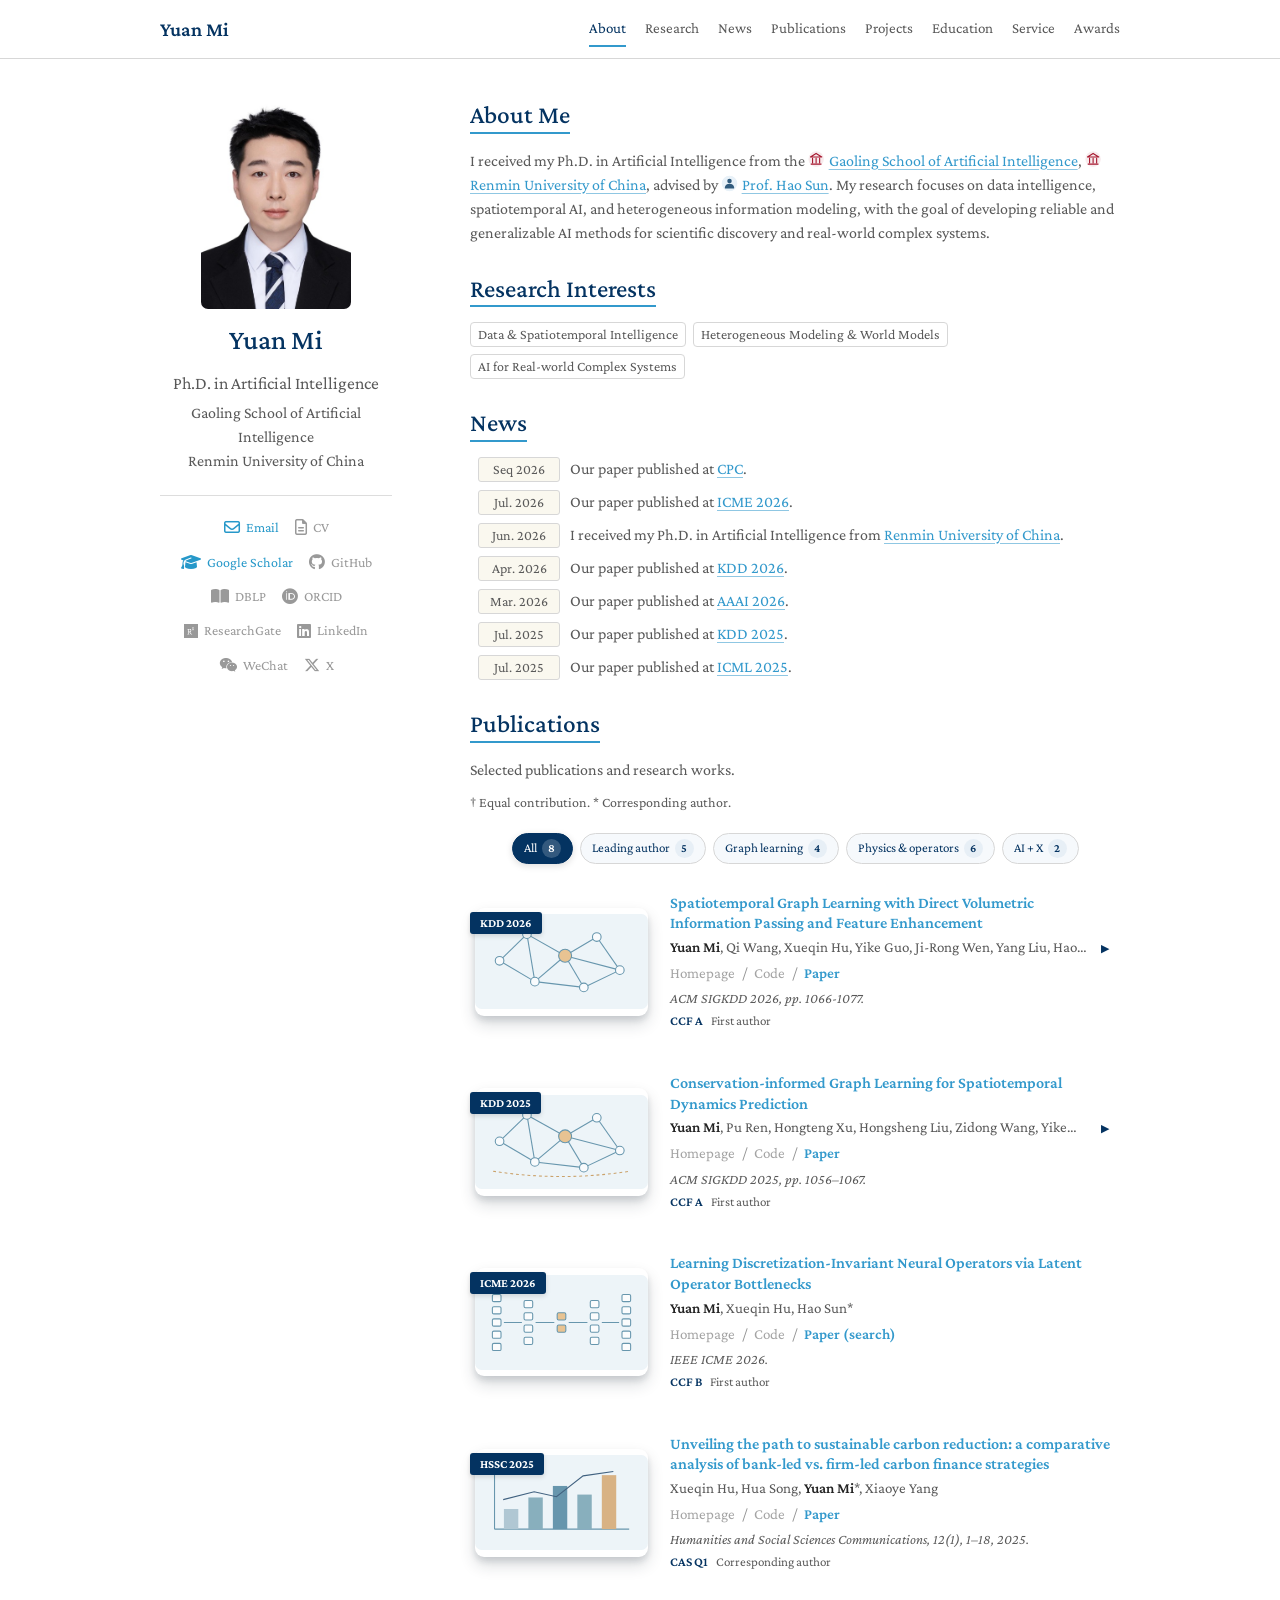
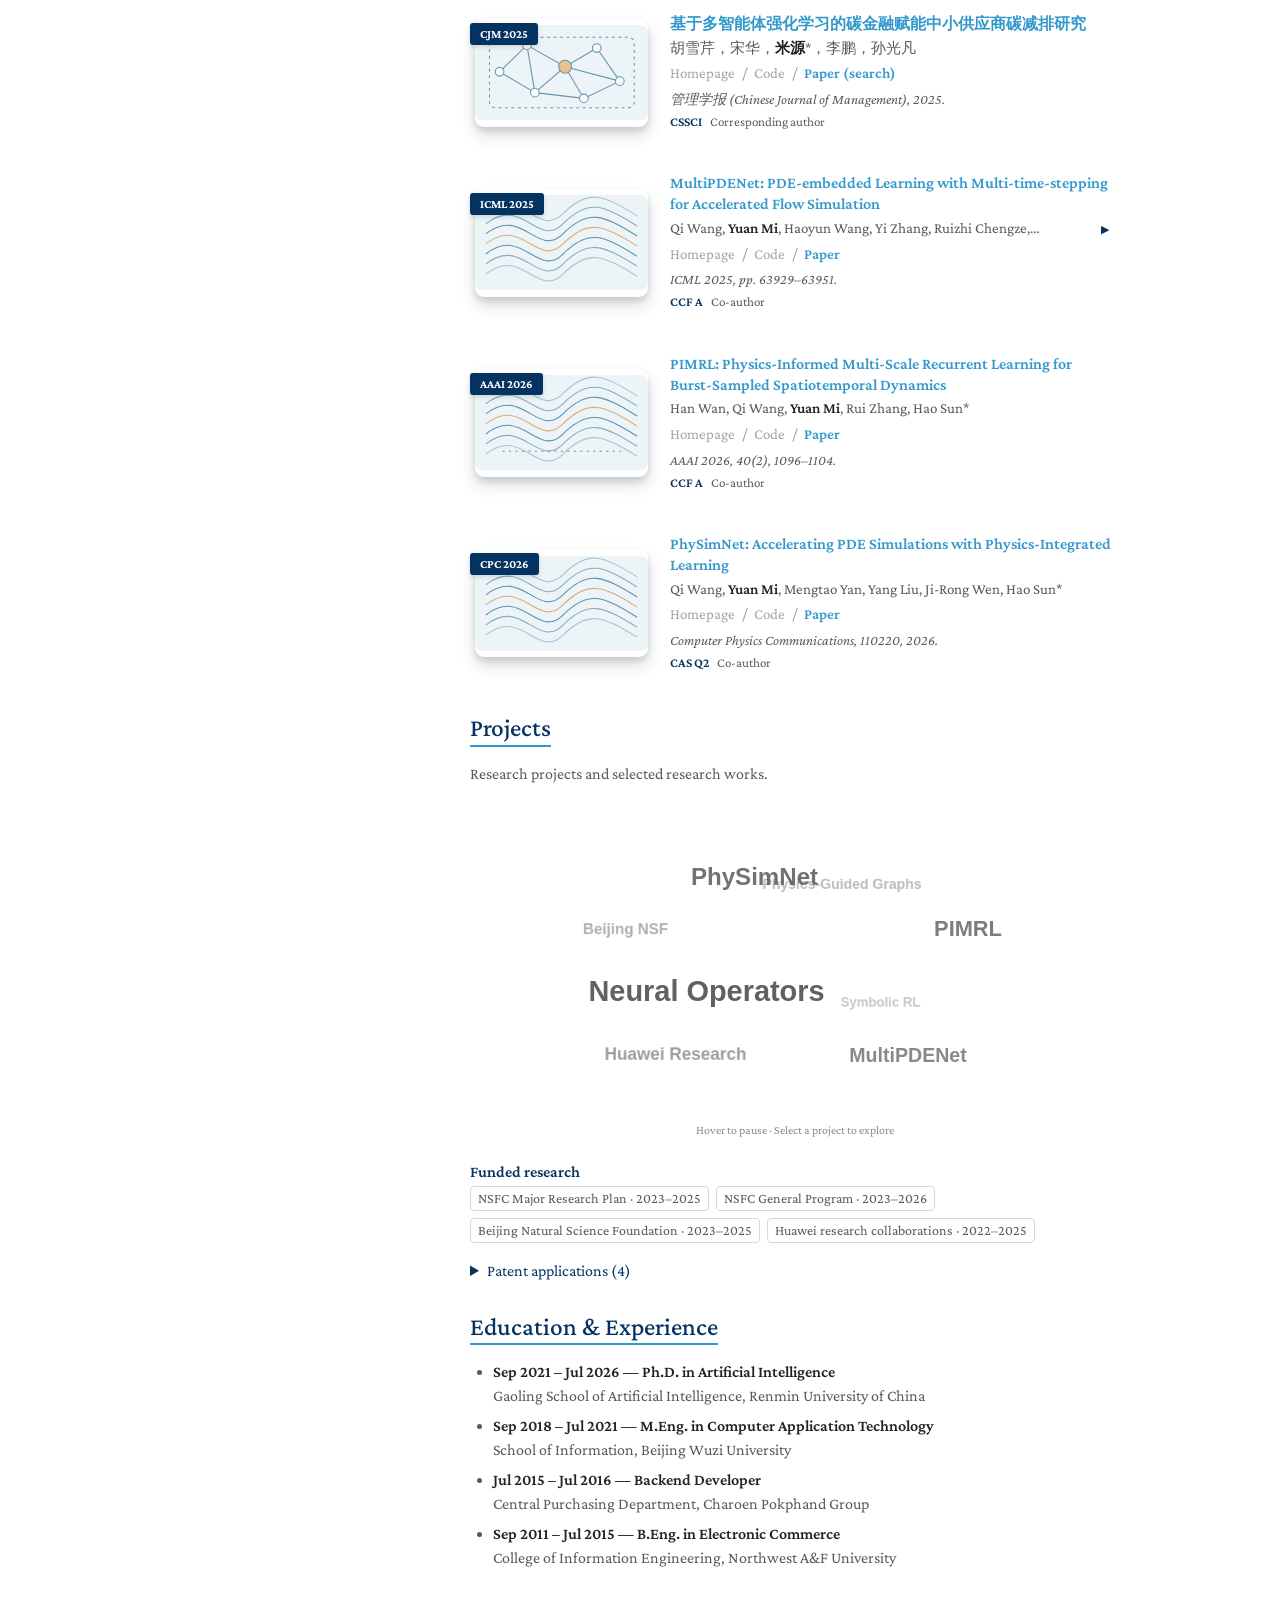
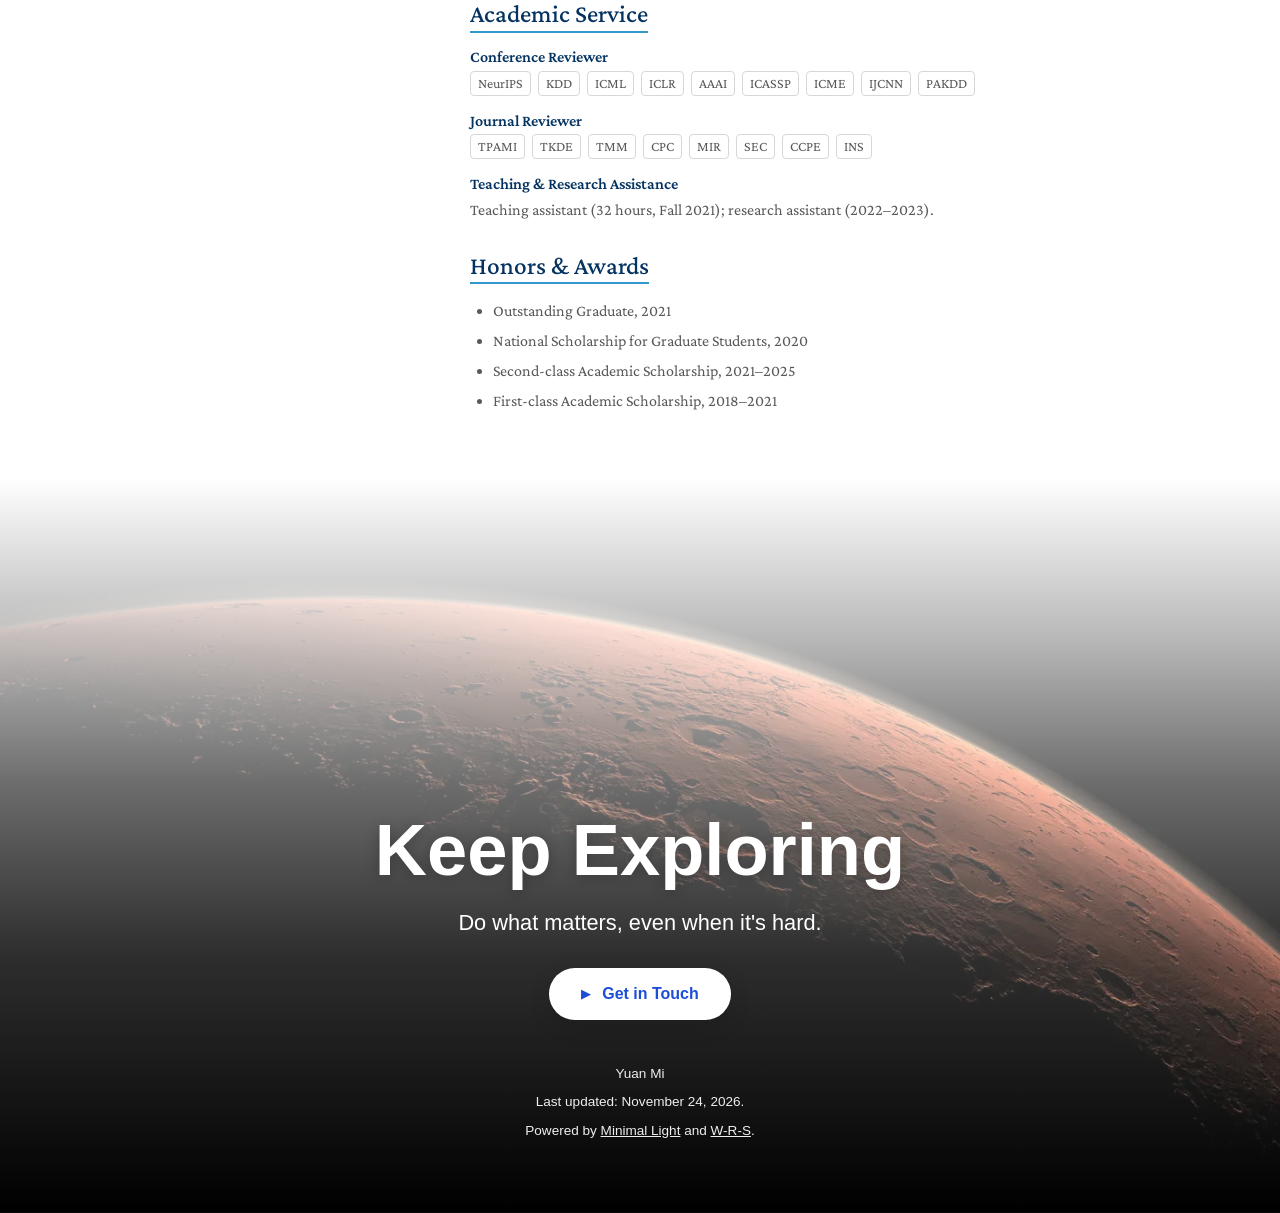
==== commit 32877916: "Update index.html" ====
--- a/index.html
+++ b/index.html
@@ -189,23 +189,24 @@
 
         <section id="research">
           <h2>Research Interests</h2>
-          <ul>
-            <li><strong>Data &amp; Spatiotemporal Intelligence: </strong>Graph neural networks, physics constraints, multiscale representations, and stable forecasting for complex dynamical systems and scientific computing.</li>
-            <li><strong>Heterogeneous Modeling &amp; World Models: </strong>Unified representations, spatiotemporal fusion, generative modeling, digital twins, and prediction of system evolution from local observations.</li>
-            <li><strong>AI for Real-world Complex Systems: </strong>Machine learning, causal inference, reinforcement learning, and LLMs for economics, management, education, and infrastructure.</li>
-          </ul>
+          <div class="chips">
+            <span>Data &amp; Spatiotemporal Intelligence</span>
+            <span>Heterogeneous Modeling &amp; World Models</span>
+            <span>AI for Real-world Complex Systems</span>
+          </div>
         </section>
 
         <!-- News: use the known publication year when the acceptance month is unknown. -->
         <section id="news">
           <h2>News</h2>
           <ul class="news-list">
-            <li><time datetime="2026-07-09">Jul. 2026 </time><span>Our paper published at <a href="#paper-operators">ICME 2026</a>.</span></li>
+            <li><time datetime="2026-09-01">Seq 2026 </time><span>Our paper published at <a href="#paper-icme2026">CPC</a>.</span></li>
+            <li><time datetime="2026-07-09">Jul. 2026 </time><span>Our paper published at <a href="#paper-icme2026">ICME 2026</a>.</span></li>
             <li><time datetime="2026-06-23">Jun. 2026 </time><span>I received my Ph.D. in Artificial Intelligence from <a href="https://ai.ruc.edu.cn/GSAI_HOME/index.htm" target="_blank" rel="noopener noreferrer">Renmin University of China</a>.</span></li>
-            <li><time datetime="2026-04-20">Apr. 2026 </time><span>Our paper published at <a href="#paper-volumetric">KDD 2026</a>.</span></li>
-            <li><time datetime="2026-03-14">Mar. 2026 </time><span>Our paper published at <a href="#paper-pimrl">AAAI 2026</a>.</span></li>
-            <li><time datetime="2025-07-20">Jul. 2025 </time><span>Our paper published at <a href="#paper-conservation">KDD 2025</a>.</span></li>
-            <li><time datetime="2025-07-13">Jul. 2025 </time><span>Our paper published at <a href="#paper-multipdenet">ICML 2025</a>.</span></li>
+            <li><time datetime="2026-04-20">Apr. 2026 </time><span>Our paper published at <a href="#paper-kdd2026">KDD 2026</a>.</span></li>
+            <li><time datetime="2026-03-14">Mar. 2026 </time><span>Our paper published at <a href="#paper-aaai2026">AAAI 2026</a>.</span></li>
+            <li><time datetime="2025-07-20">Jul. 2025 </time><span>Our paper published at <a href="#paper-kdd2025">KDD 2025</a>.</span></li>
+            <li><time datetime="2025-07-13">Jul. 2025 </time><span>Our paper published at <a href="#paper-icml2025">ICML 2025</a>.</span></li>
           </ul>
         </section>
 
@@ -222,7 +223,7 @@
           </div>
           <div aria-live="polite" class="sr-only" id="paper-count"></div>
           <div class="papers">
-            <article class="paper" data-tags="graph physics lead" id="paper-volumetric">
+            <article class="paper" data-tags="graph physics lead" id="paper-kdd2026">
               <div class="paper-thumb">
                 <img alt="Abstract topic illustration" loading="lazy" src="assets/img/graph.svg"/>
                 <span>KDD 2026</span>
@@ -251,7 +252,7 @@
               </div>
             </article>
 
-            <article class="paper" data-tags="graph physics lead" id="paper-conservation">
+            <article class="paper" data-tags="graph physics lead" id="paper-kdd2025">
               <div class="paper-thumb">
                 <img alt="Abstract topic illustration" loading="lazy" src="assets/img/conservation.svg"/>
                 <span>KDD 2025</span>
@@ -280,7 +281,7 @@
               </div>
             </article>
 
-            <article class="paper" data-tags="physics lead" id="paper-operators">
+            <article class="paper" data-tags="physics lead" id="paper-icme2026">
               <div class="paper-thumb">
                 <img alt="Abstract topic illustration" loading="lazy" src="assets/img/operator.svg"/>
                 <span>ICME 2026</span>
@@ -309,7 +310,7 @@
               </div>
             </article>
 
-            <article class="paper" data-tags="applied lead" id="paper-carbon-finance">
+            <article class="paper" data-tags="applied lead" id="paper-hssc2025">
               <div class="paper-thumb">
                 <img alt="Abstract topic illustration" loading="lazy" src="assets/img/finance.svg"/>
                 <span>HSSC 2025</span>
@@ -338,7 +339,7 @@
               </div>
             </article>
 
-            <article class="paper" data-tags="applied lead" id="paper-multiagent">
+            <article class="paper" data-tags="applied lead" id="paper-cjm2025">
               <div class="paper-thumb">
                 <img alt="Abstract topic illustration" loading="lazy" src="assets/img/agents.svg"/>
                 <span>CJM 2025</span>
@@ -367,7 +368,7 @@
               </div>
             </article>
 
-            <article class="paper" data-tags="physics graph" id="paper-multipdenet">
+            <article class="paper" data-tags="physics graph" id="paper-icml2025">
               <div class="paper-thumb">
                 <img alt="Abstract topic illustration" loading="lazy" src="assets/img/flow.svg"/>
                 <span>ICML 2025</span>
@@ -396,7 +397,7 @@
               </div>
             </article>
 
-            <article class="paper" data-tags="physics graph" id="paper-pimrl">
+            <article class="paper" data-tags="physics graph" id="paper-aaai2026">
               <div class="paper-thumb">
                 <img alt="Abstract topic illustration" loading="lazy" src="assets/img/recurrent.svg"/>
                 <span>AAAI 2026</span>
@@ -425,7 +426,7 @@
               </div>
             </article>
 
-            <article class="paper" data-tags="physics" id="paper-physimnet">
+            <article class="paper" data-tags="physics" id="paper-cpc2026">
               <div class="paper-thumb">
                 <img alt="Abstract topic illustration" loading="lazy" src="assets/img/flow.svg"/>
                 <span>CPC 2026</span>
@@ -464,10 +465,10 @@
             <a href="#grant-general">Physics-Guided Graphs</a>
             <a href="#grant-beijing">Beijing NSF</a>
             <a href="#grant-huawei">Huawei Research</a>
-            <a href="#paper-multipdenet">MultiPDENet</a>
-            <a href="#paper-pimrl">PIMRL</a>
-            <a href="#paper-physimnet">PhySimNet</a>
-            <a href="#paper-operators">Neural Operators</a>
+            <a href="#paper-icml2025">MultiPDENet</a>
+            <a href="#paper-aaai2026">PIMRL</a>
+            <a href="#paper-cpc2026">PhySimNet</a>
+            <a href="#paper-icme2026">Neural Operators</a>
           </div>
           <p class="cloud-hint">Hover to pause · Select a project to explore</p>
           <h3>Funded research</h3>
@@ -478,10 +479,10 @@
             <li id="grant-huawei"><strong>Huawei research collaborations</strong> · 2022–2025</li>
           </ul> -->
           <div class="chips">
-              <span>NSFC Major Research Plan</strong> · 2023–2025</span>
-              <span>NSFC General Program</strong> · 2023–2026</span>
-              <span>Beijing Natural Science Foundation</strong> · 2023–2025</span>
-              <span>Huawei research collaborations</strong> · 2022–2025</span>
+              <span id="grant-major">NSFC Major Research Plan</strong> · 2023–2025</span>
+              <span id="grant-general">NSFC General Program</strong> · 2023–2026</span>
+              <span id="grant-beijing">Beijing Natural Science Foundation</strong> · 2023–2025</span>
+              <span id="grant-huawei">Huawei research collaborations</strong> · 2022–2025</span>
           </div>
 
           <details>
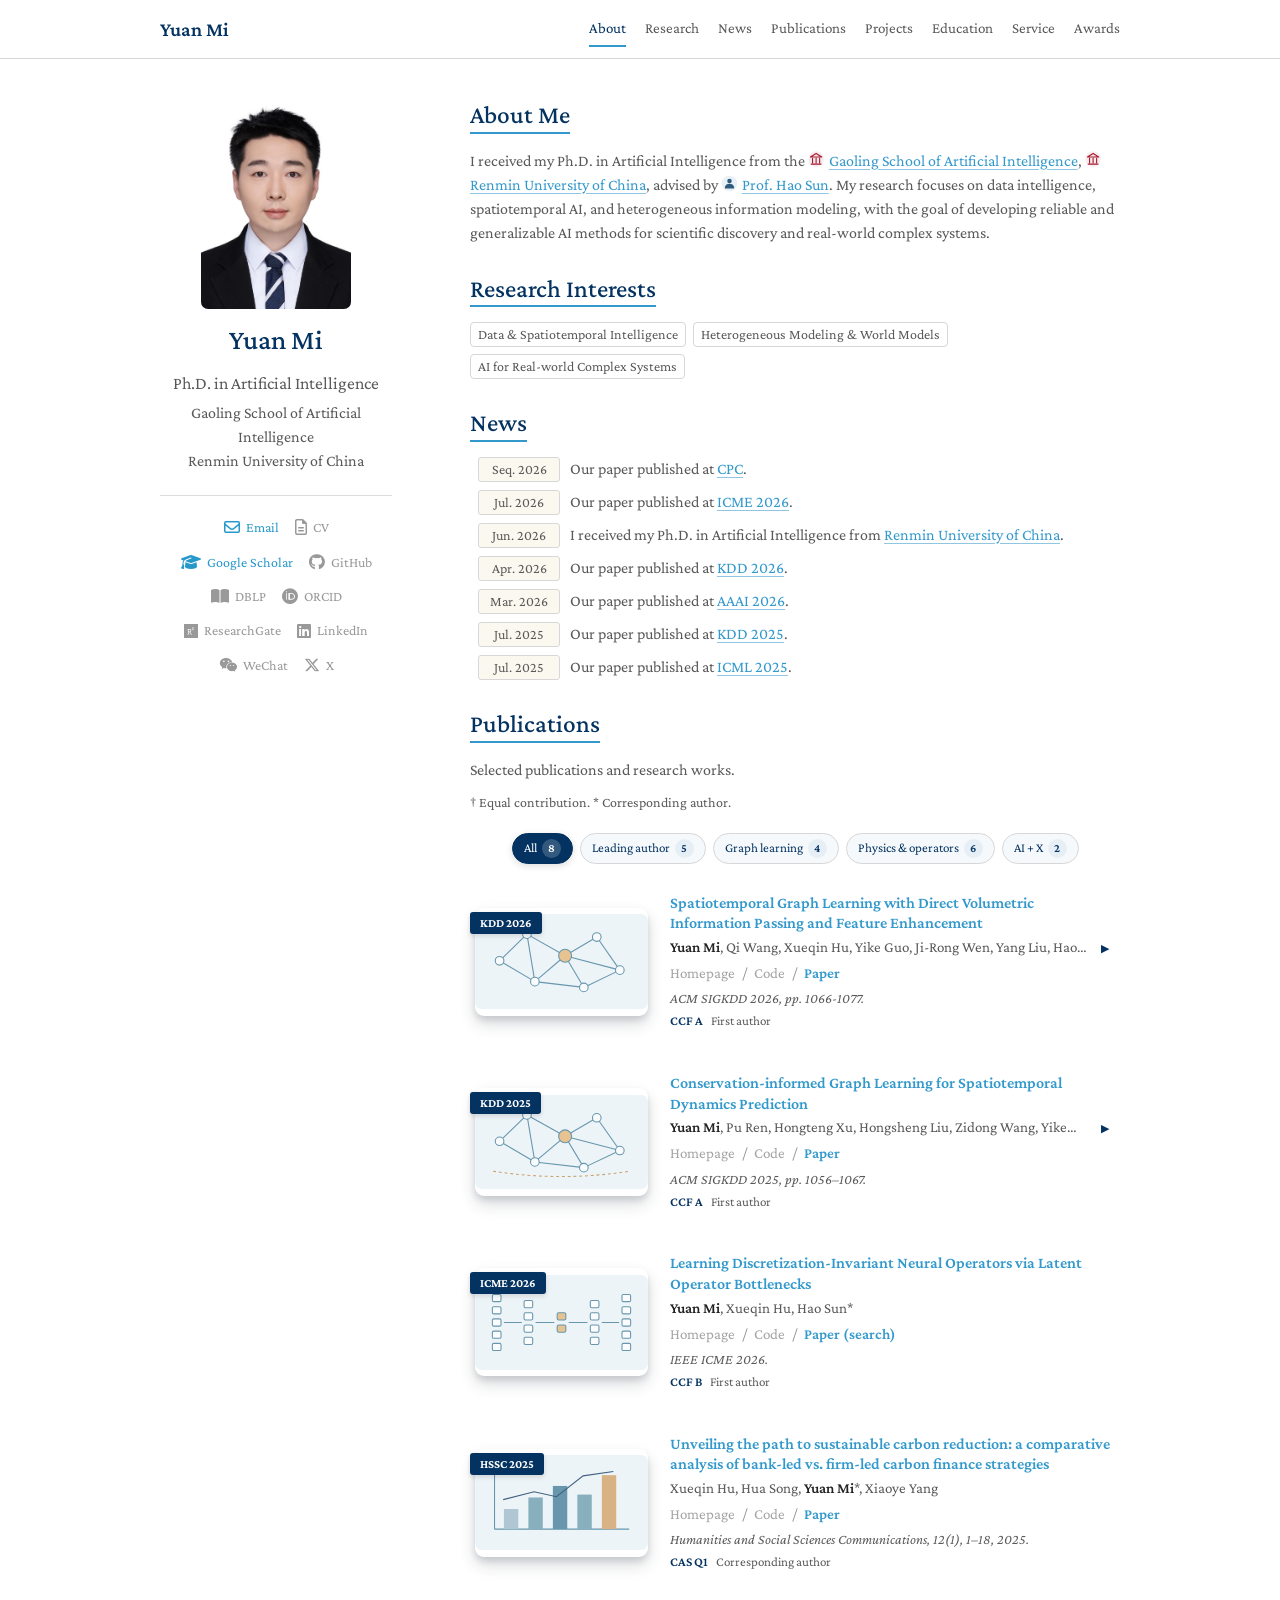
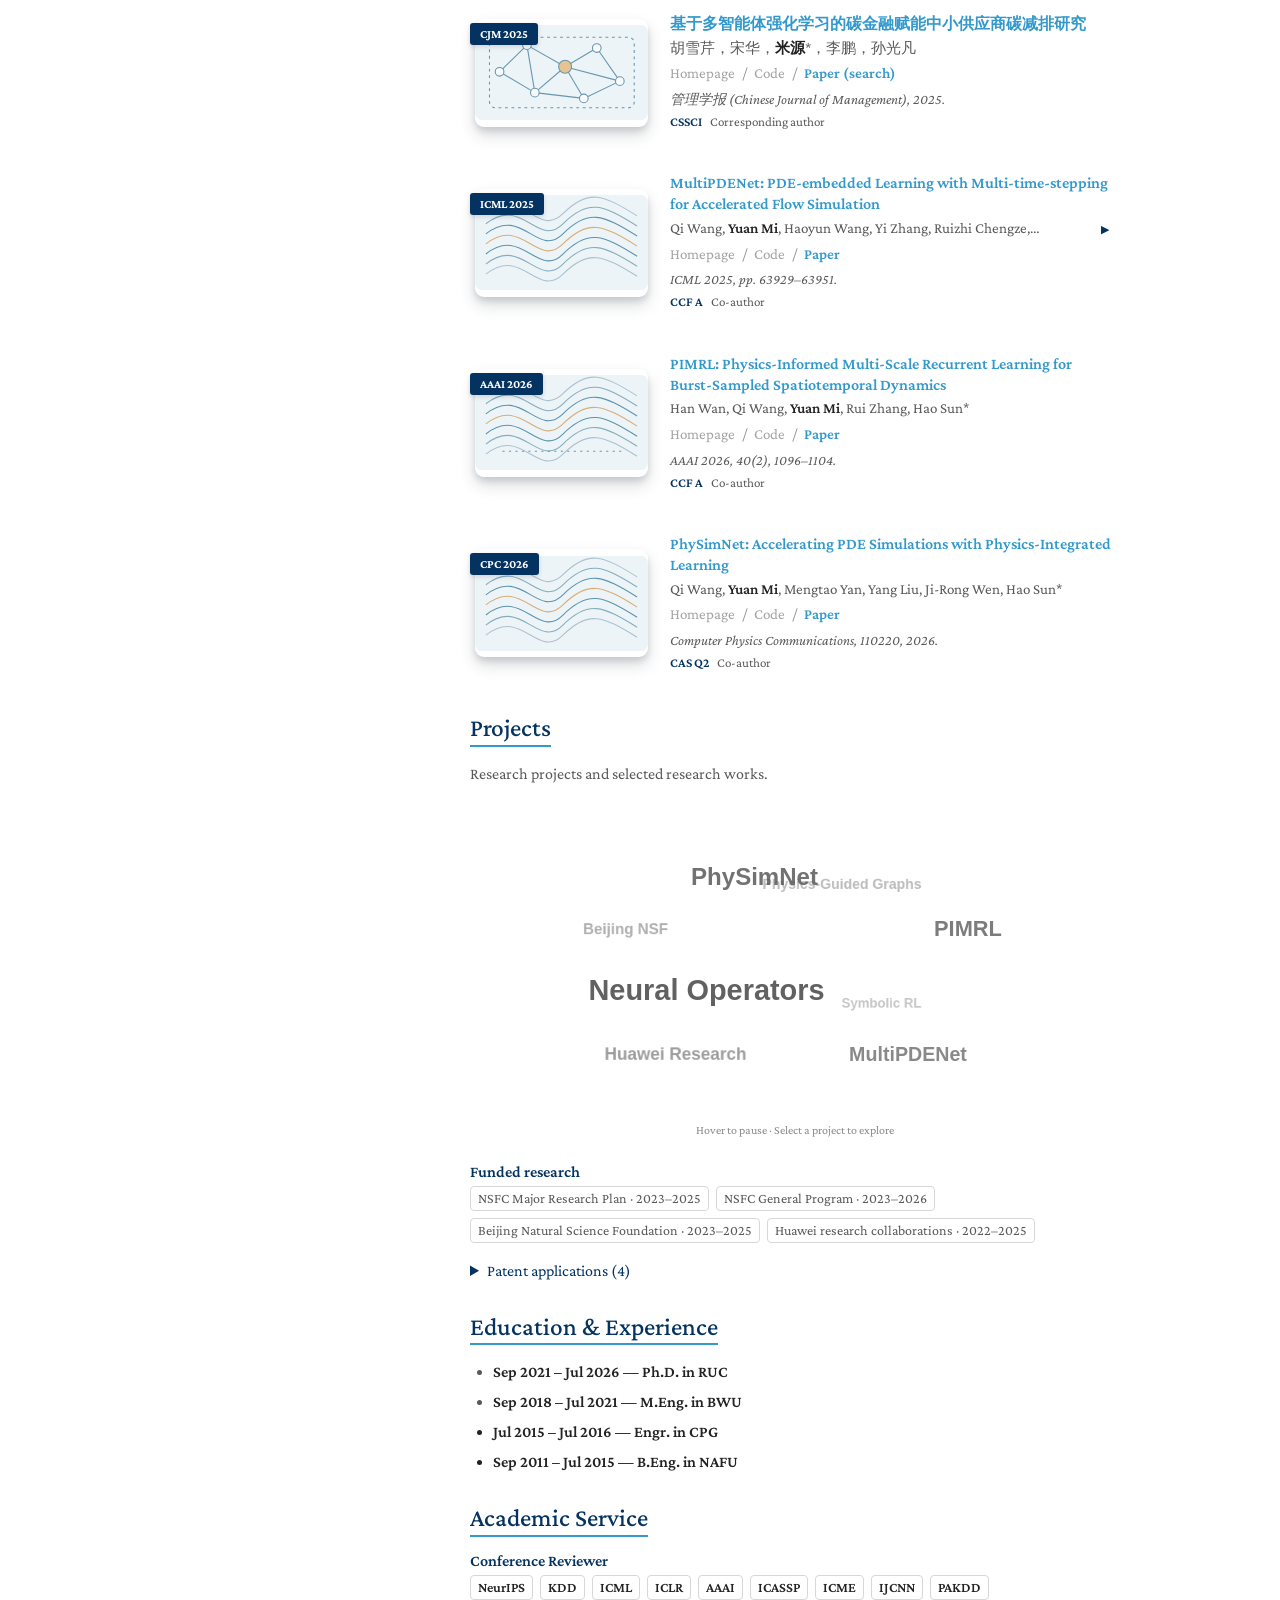
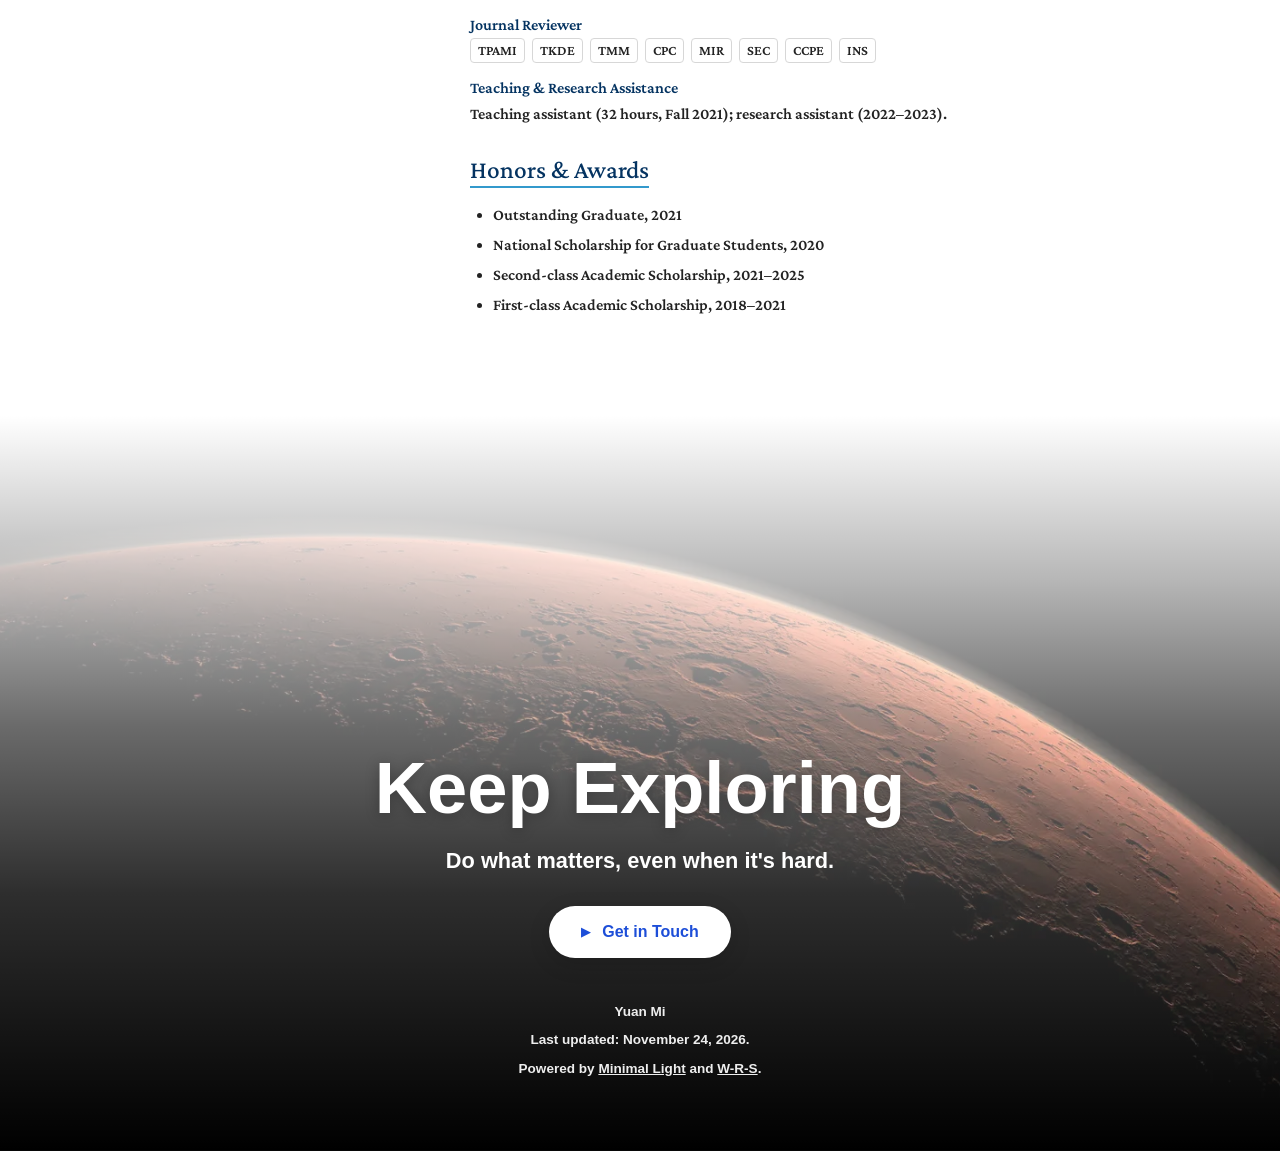
==== commit c0aceb73: "Update index.html" ====
--- a/index.html
+++ b/index.html
@@ -200,7 +200,7 @@
         <section id="news">
           <h2>News</h2>
           <ul class="news-list">
-            <li><time datetime="2026-09-01">Seq 2026 </time><span>Our paper published at <a href="#paper-icme2026">CPC</a>.</span></li>
+            <li><time datetime="2026-09-01">Seq. 2026 </time><span>Our paper published at <a href="#paper-icme2026">CPC</a>.</span></li>
             <li><time datetime="2026-07-09">Jul. 2026 </time><span>Our paper published at <a href="#paper-icme2026">ICME 2026</a>.</span></li>
             <li><time datetime="2026-06-23">Jun. 2026 </time><span>I received my Ph.D. in Artificial Intelligence from <a href="https://ai.ruc.edu.cn/GSAI_HOME/index.htm" target="_blank" rel="noopener noreferrer">Renmin University of China</a>.</span></li>
             <li><time datetime="2026-04-20">Apr. 2026 </time><span>Our paper published at <a href="#paper-kdd2026">KDD 2026</a>.</span></li>
@@ -500,10 +500,10 @@
         <section id="experience">
           <h2>Education &amp; Experience</h2>
           <ul>
-            <li><strong>Sep 2021 – Jul 2026 — Ph.D. in Artificial Intelligence</strong><br/>Gaoling School of Artificial Intelligence, Renmin University of China</li>
-            <li><strong>Sep 2018 – Jul 2021 — M.Eng. in Computer Application Technology</strong><br/>School of Information, Beijing Wuzi University</li>
-            <li><strong>Jul 2015 – Jul 2016 — Backend Developer</strong><br/>Central Purchasing Department, Charoen Pokphand Group</li>
-            <li><strong>Sep 2011 – Jul 2015 — B.Eng. in Electronic Commerce</strong><br/>College of Information Engineering, Northwest A&amp;F University</li>
+            <li><strong>Sep 2021 – Jul 2026 — Ph.D. in RUC</strong></li>
+            <li><strong>Sep 2018 – Jul 2021 — M.Eng. in BWU</li>
+            <li><strong>Jul 2015 – Jul 2016 — Engr. in CPG</strong></li>
+            <li><strong>Sep 2011 – Jul 2015 — B.Eng. in NAFU</strong></li>
           </ul>
         </section>
 
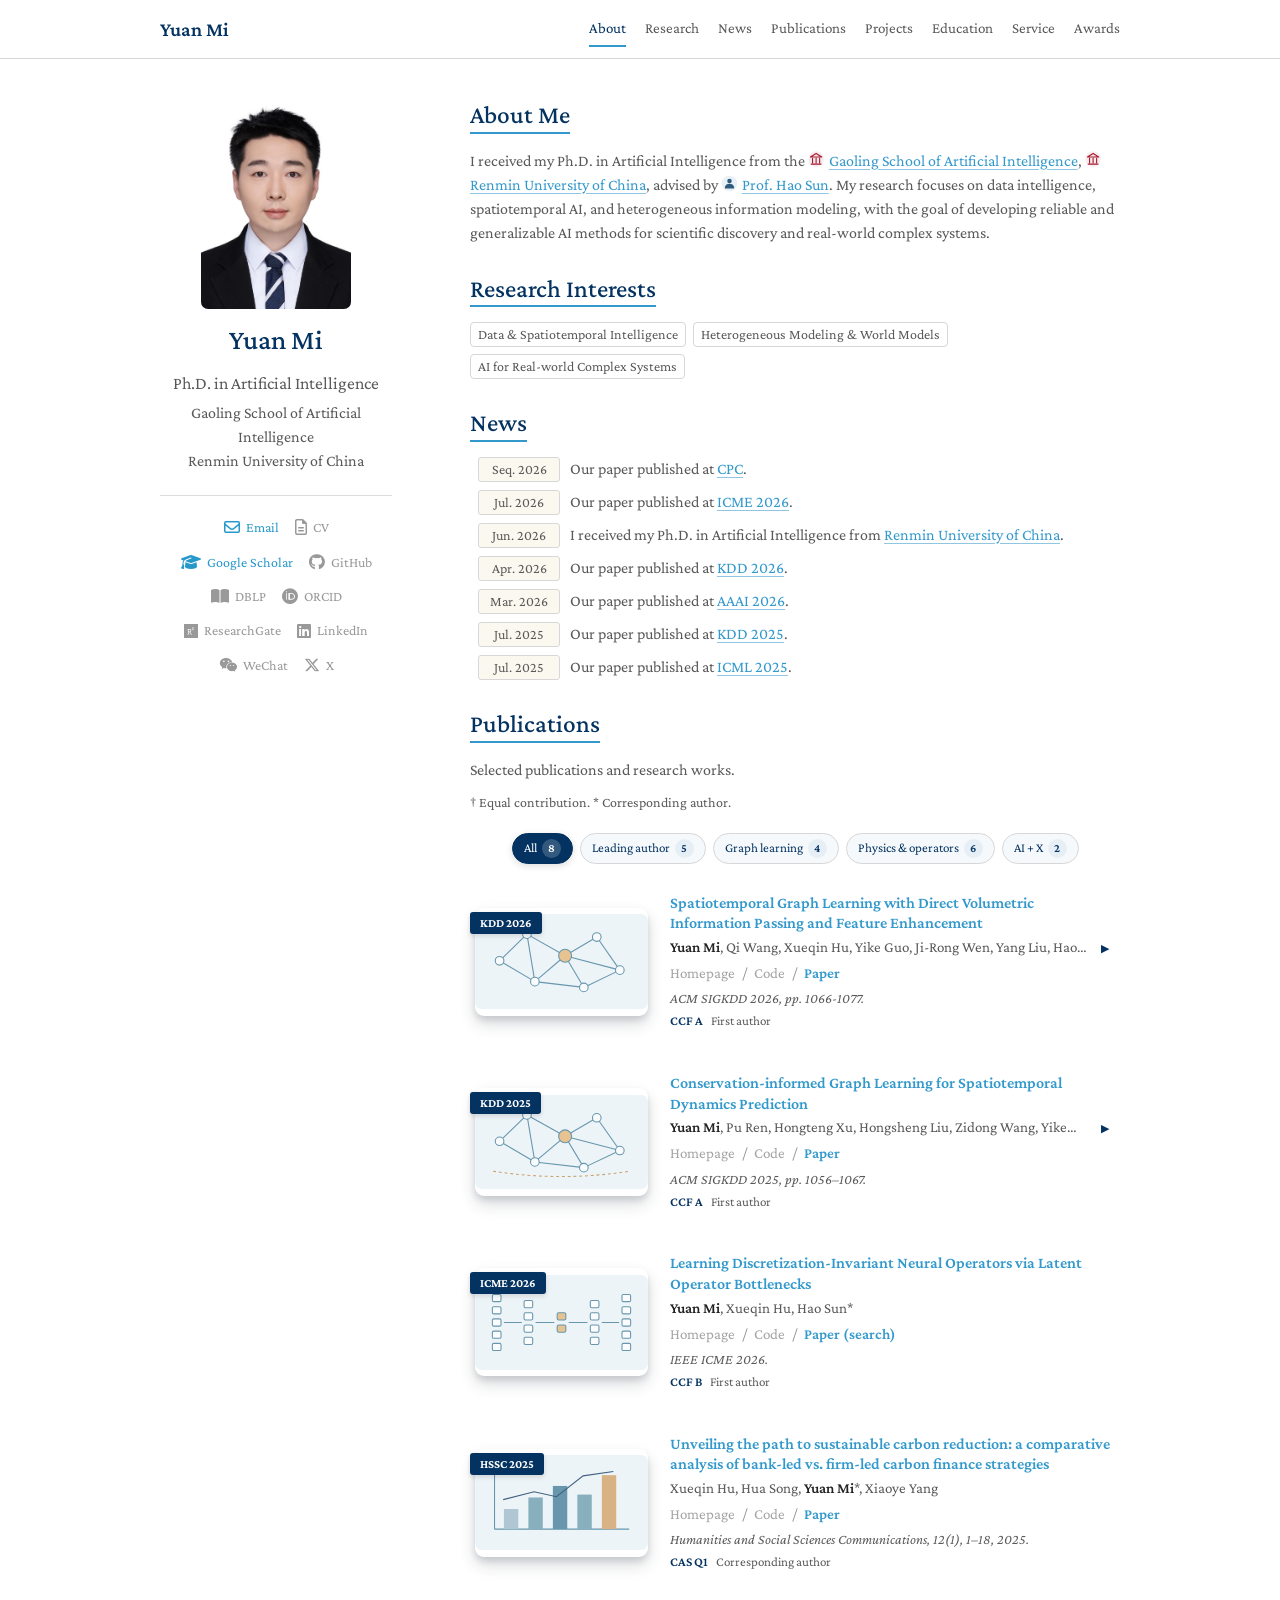
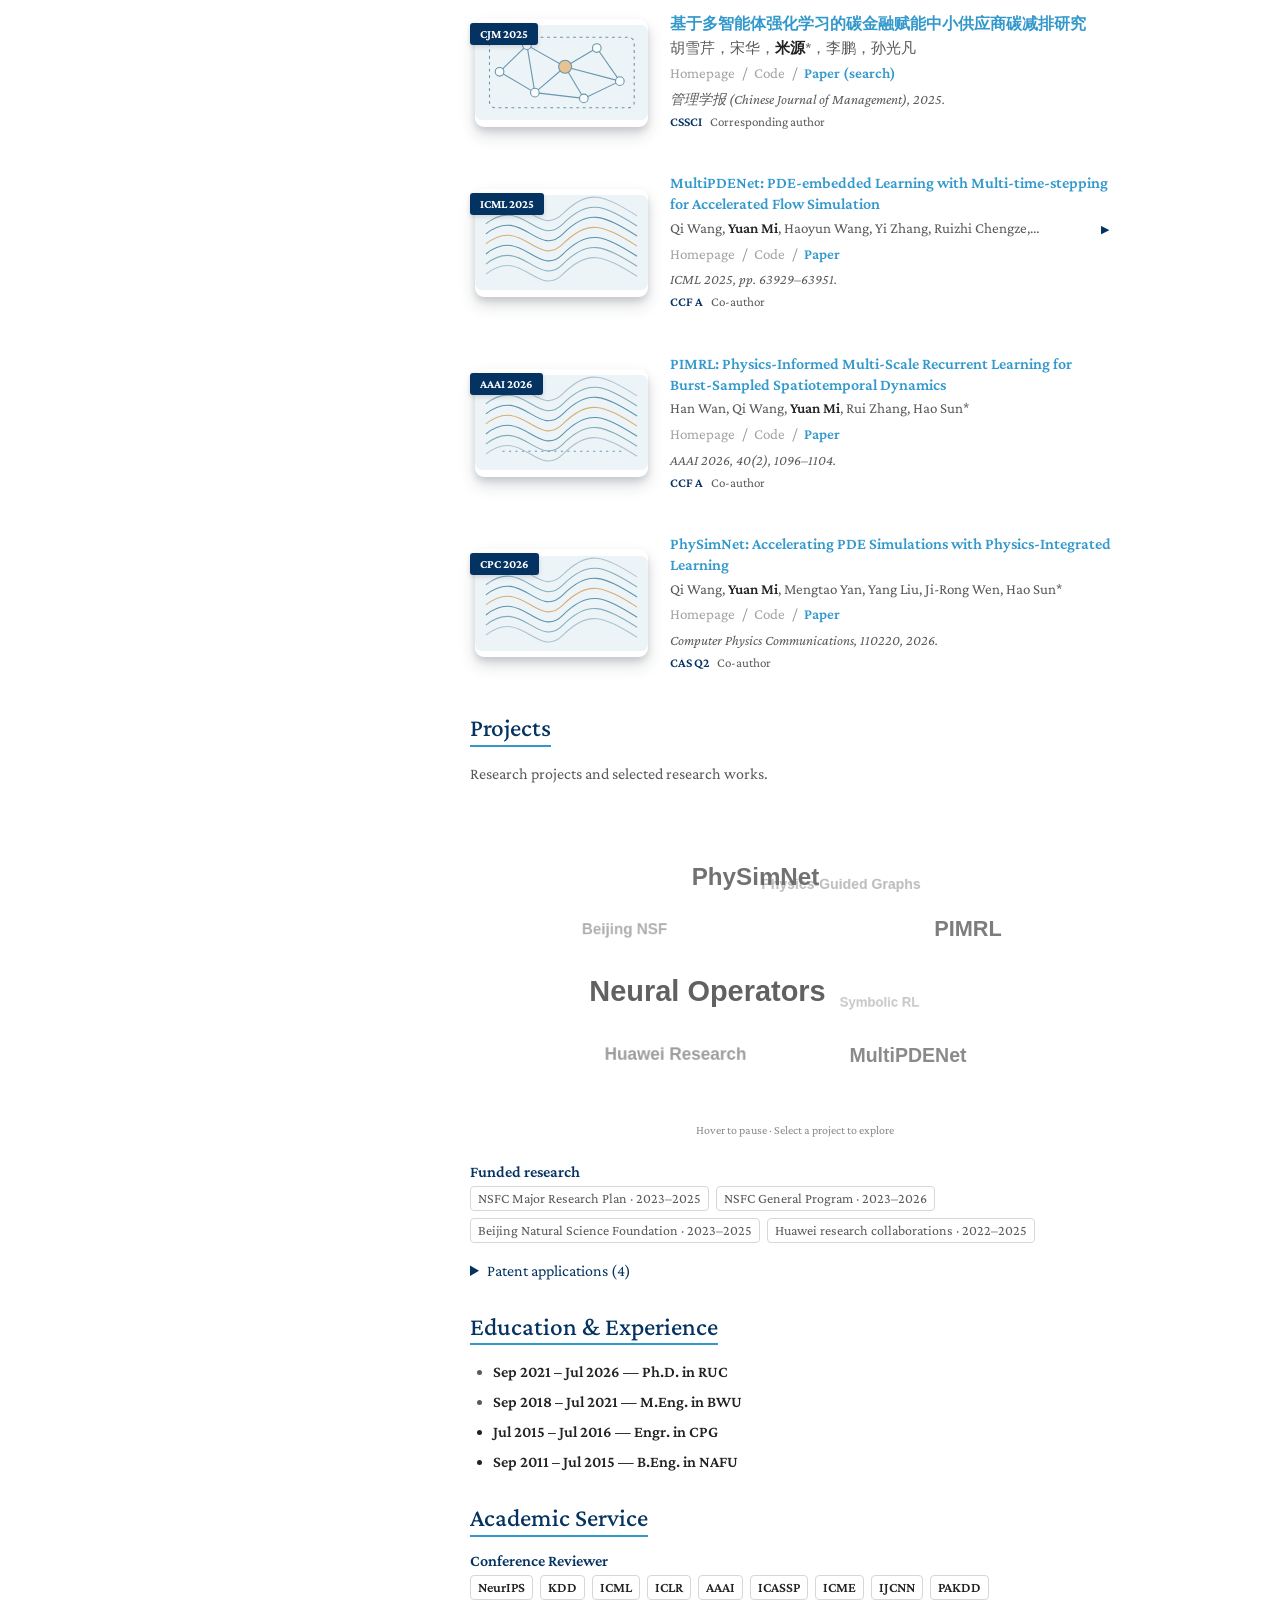
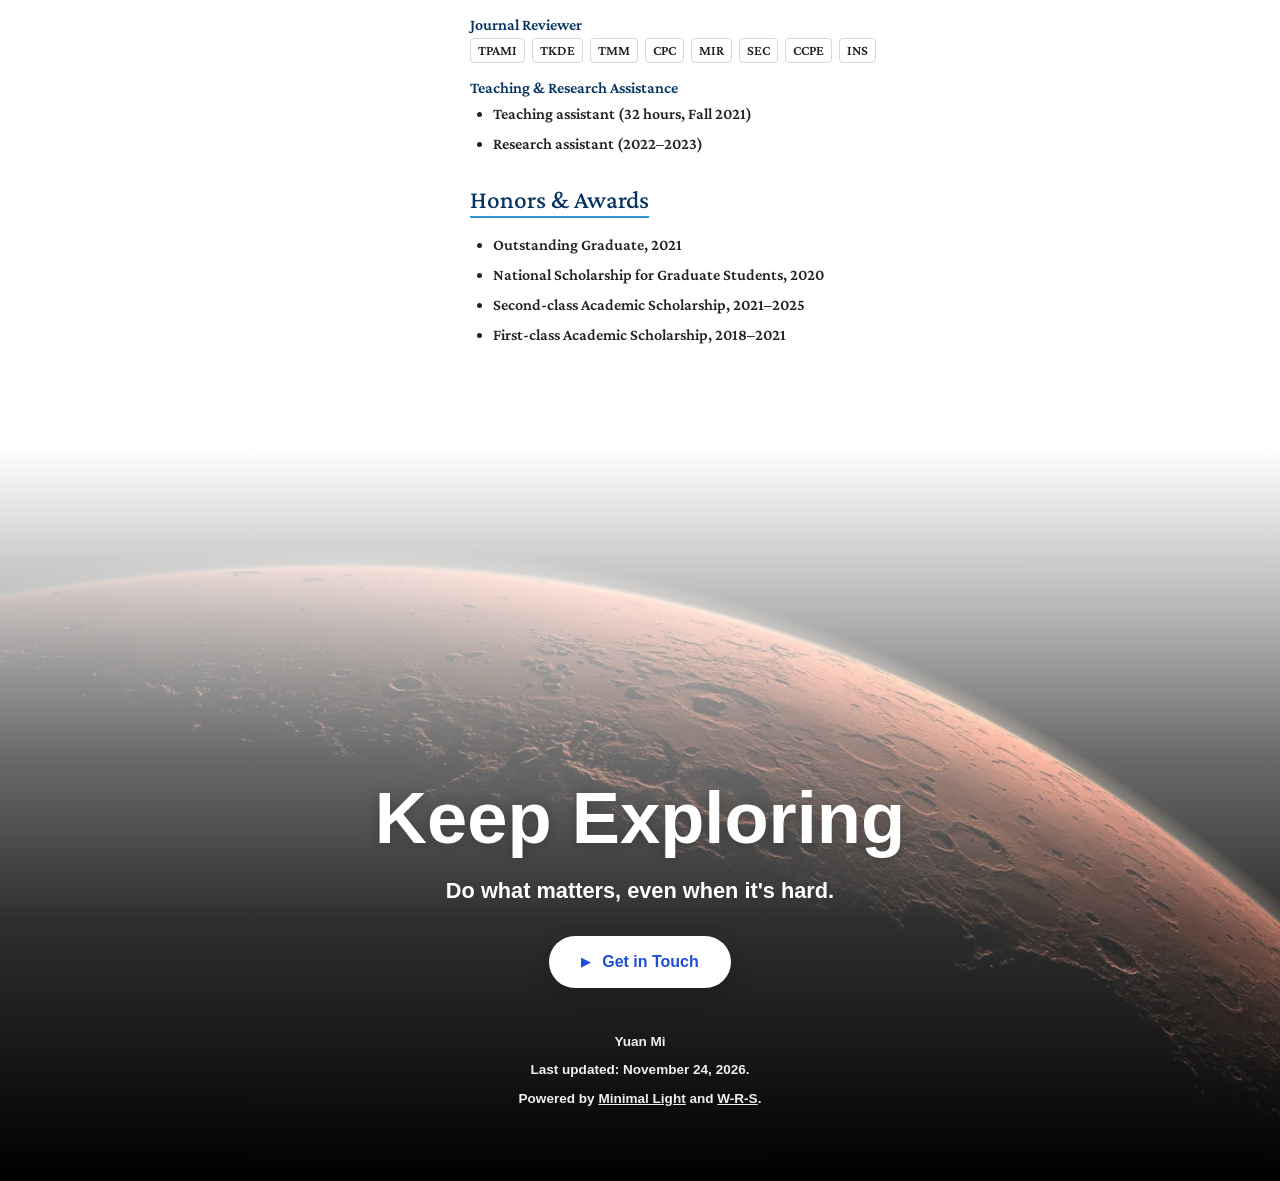
==== commit de3d0b6e: "Update index.html" ====
--- a/index.html
+++ b/index.html
@@ -533,7 +533,10 @@
             <span>INS</span>
           </div>
           <h3>Teaching &amp; Research Assistance</h3>
-          <p>Teaching assistant (32 hours, Fall 2021); research assistant (2022–2023).</p>
+          <ul>
+            <li><strong>Teaching assistant (32 hours, Fall 2021)</strong></li>
+            <li><strong>Research assistant (2022–2023)</li>
+          </ul>
         </section>
 
         <section id="honors">
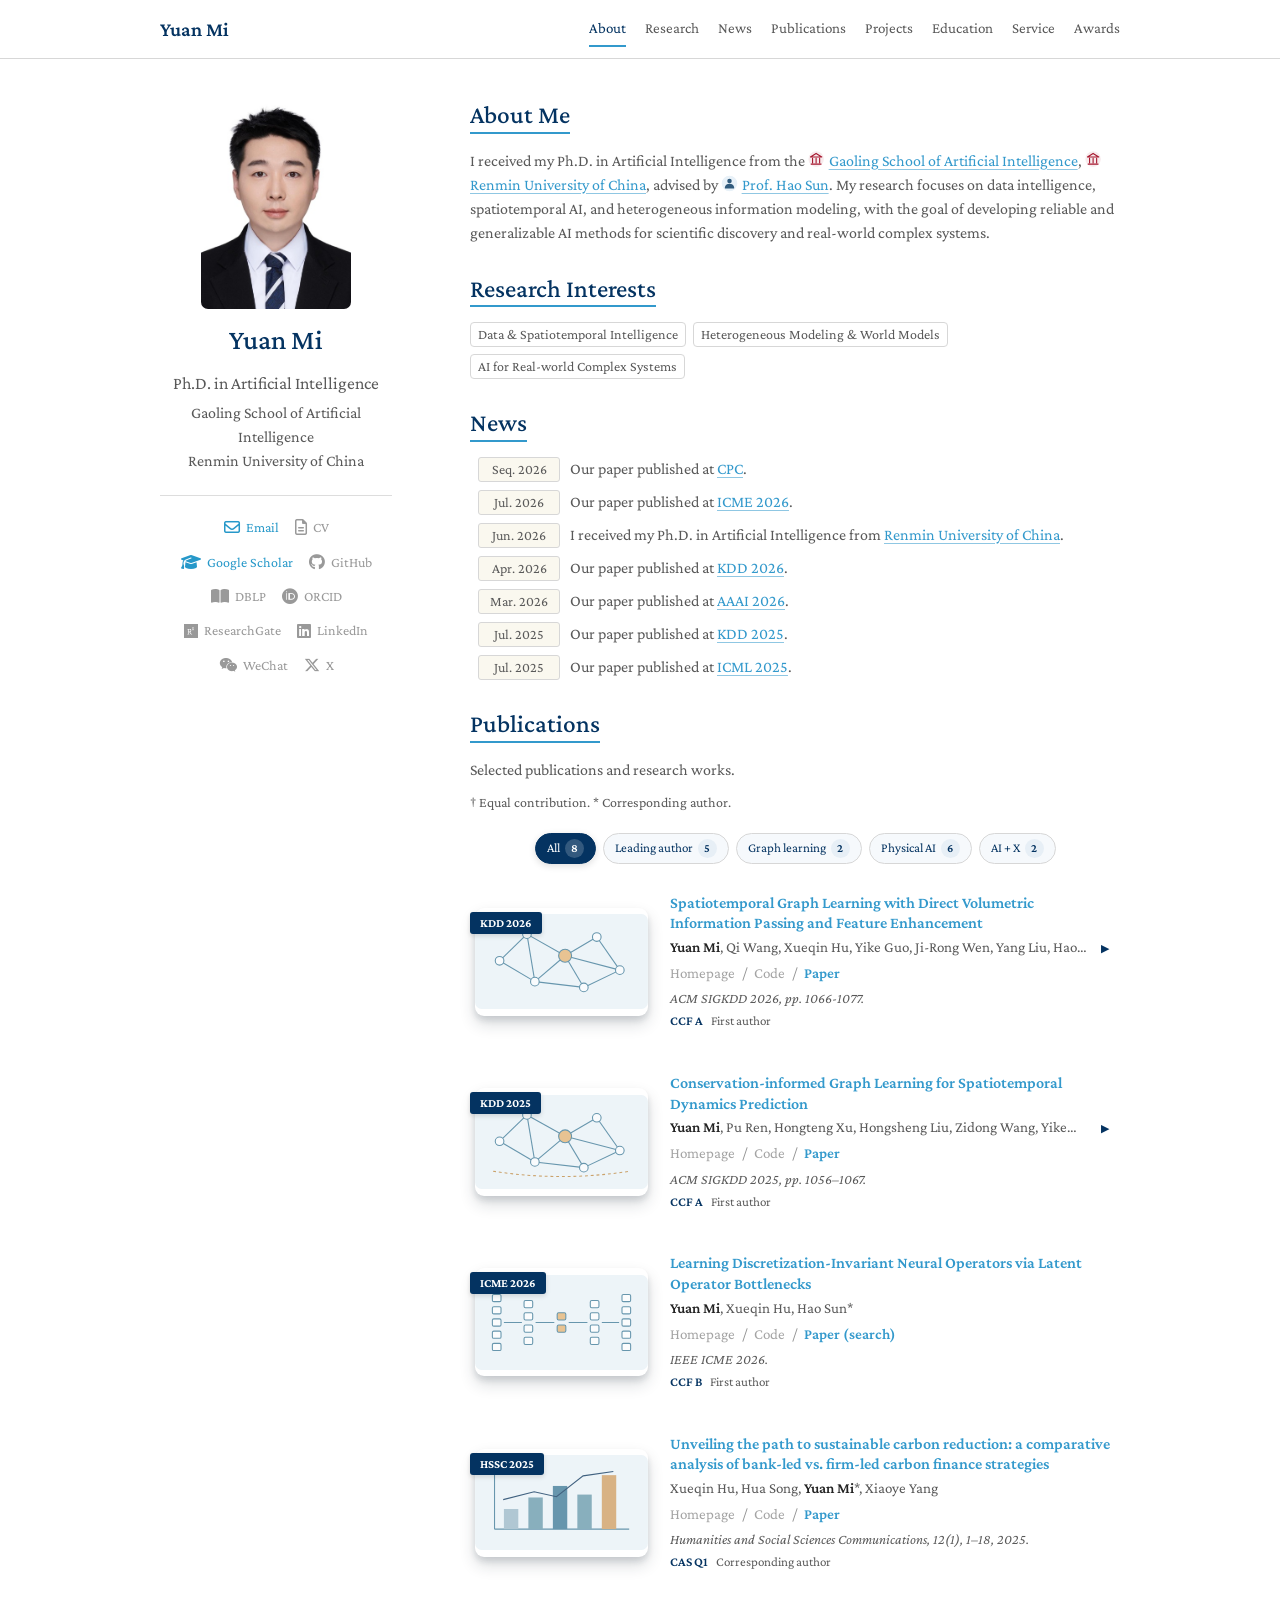
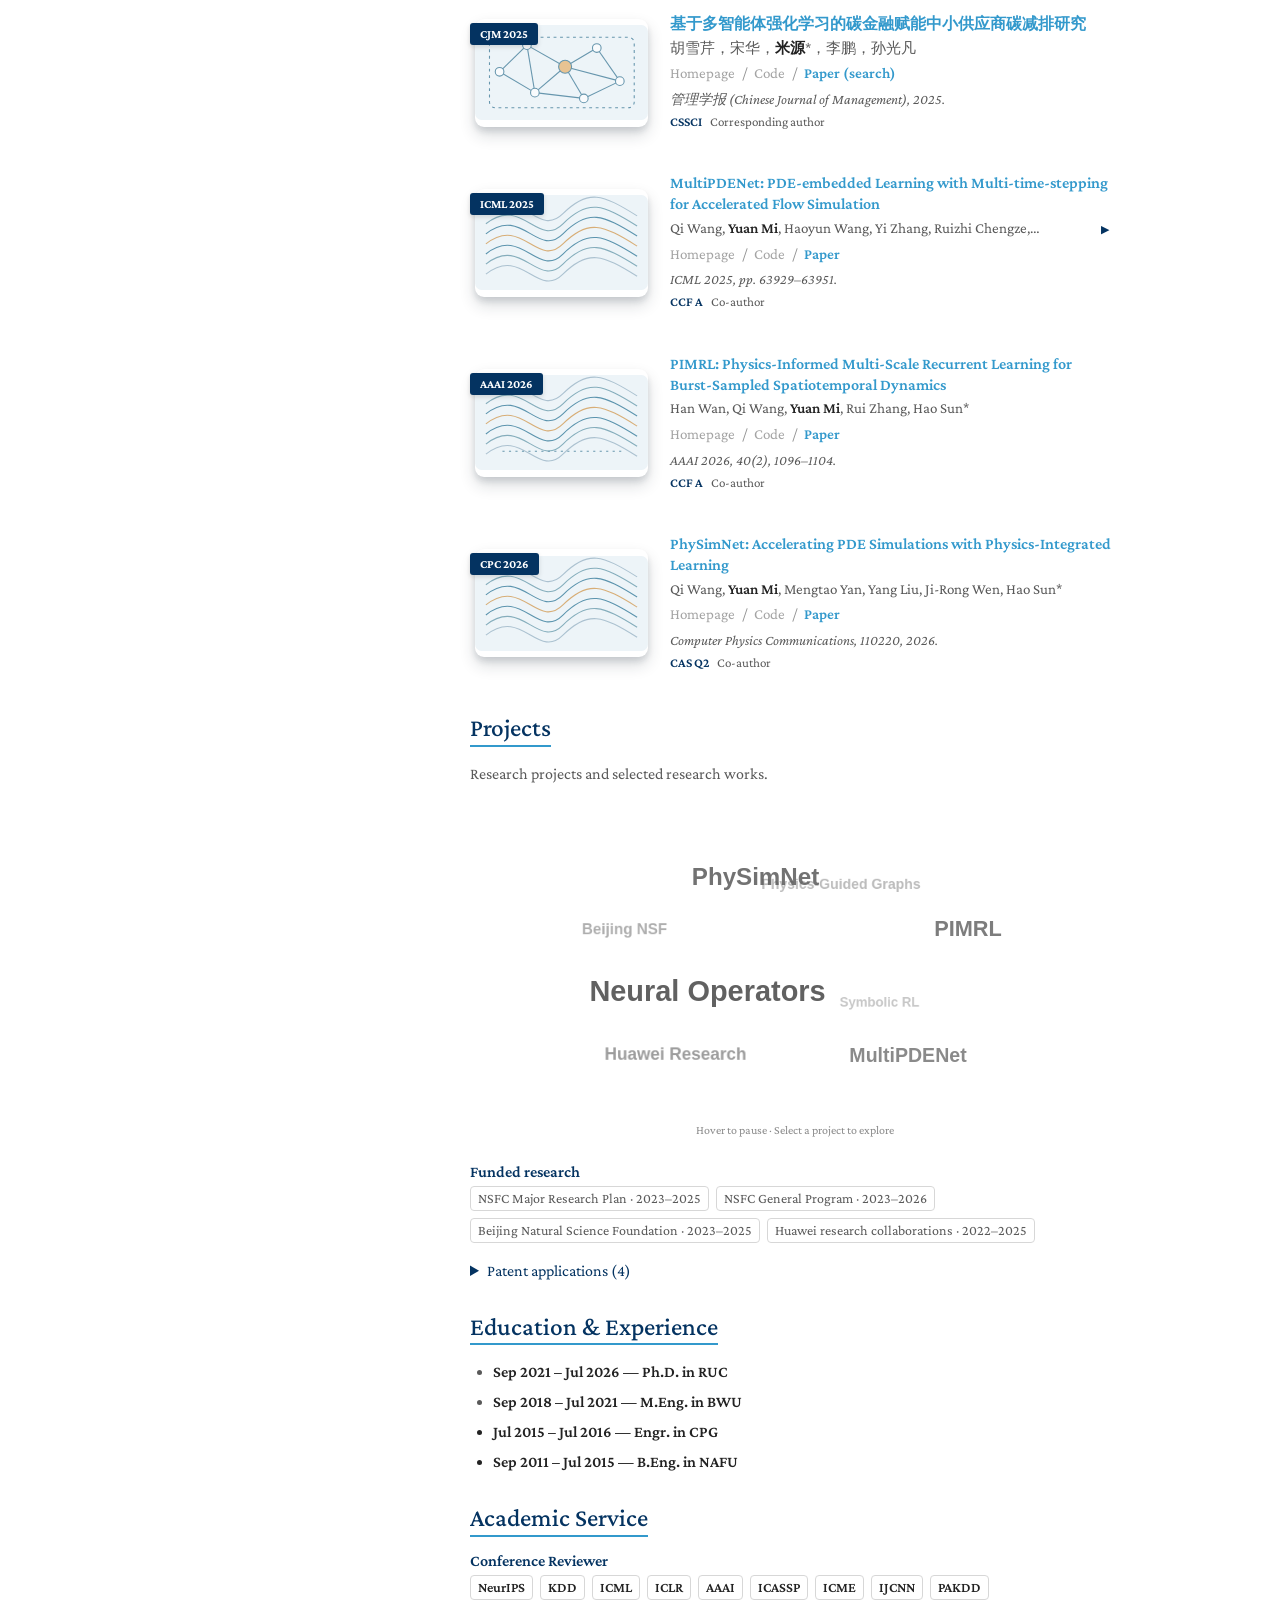
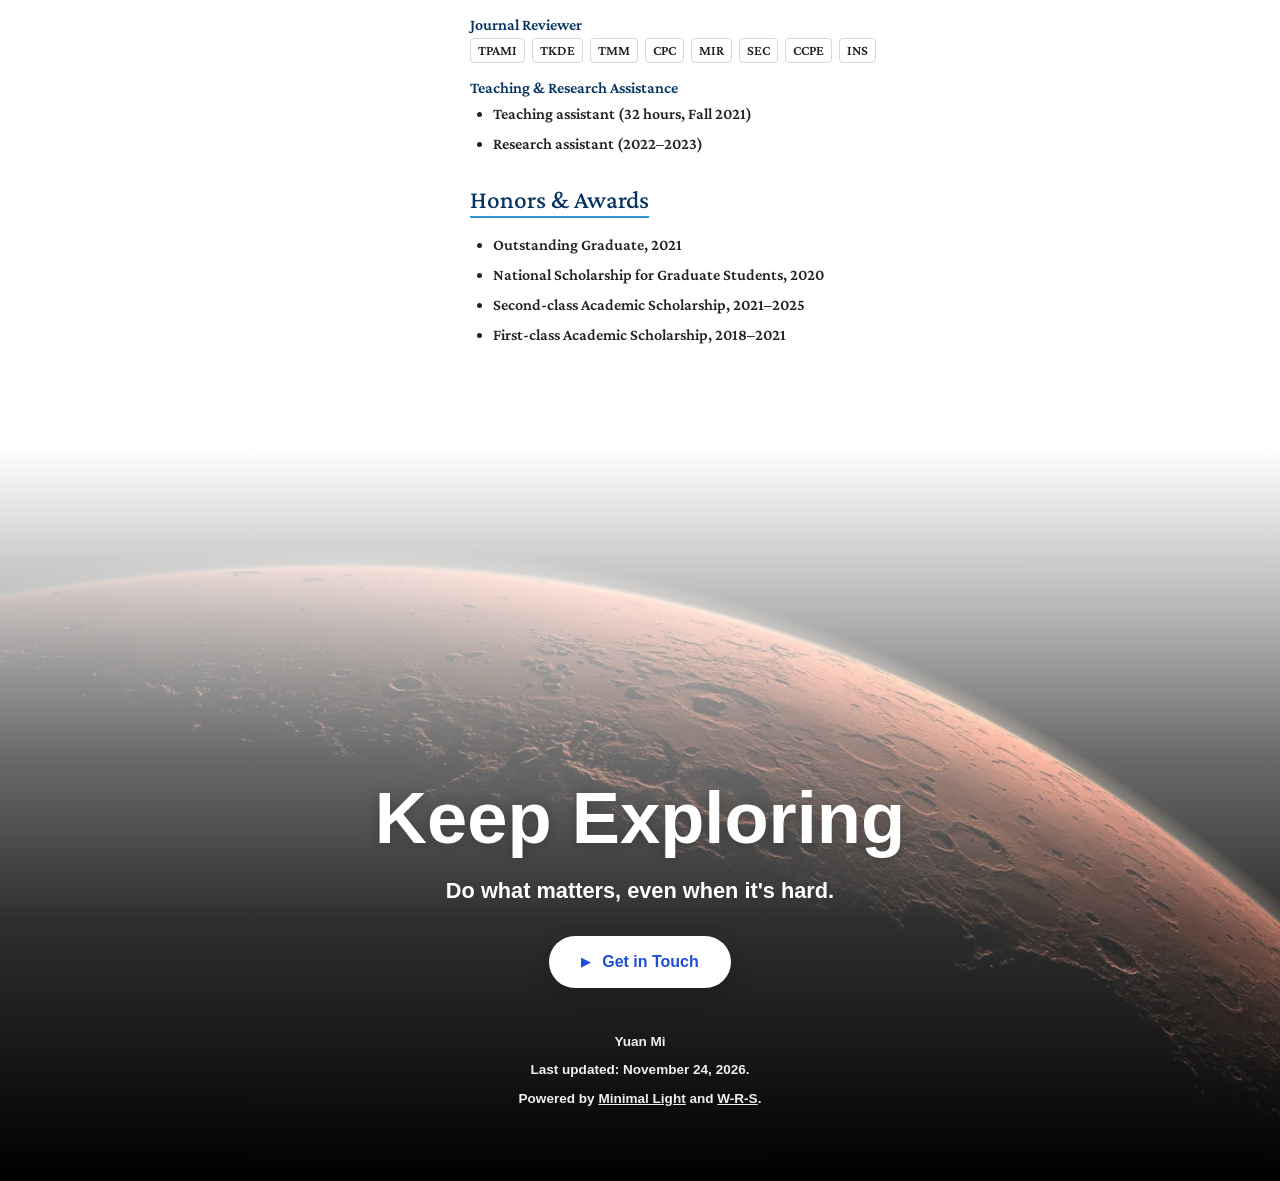
==== commit 1f083972: "Update index.html" ====
--- a/index.html
+++ b/index.html
@@ -218,7 +218,7 @@
             <button aria-pressed="true" data-filter="all">All</button>
             <button aria-pressed="false" data-filter="lead">Leading author</button>
             <button aria-pressed="false" data-filter="graph">Graph learning</button>
-            <button aria-pressed="false" data-filter="physics">Physics &amp; operators</button>
+            <button aria-pressed="false" data-filter="physics">Physical AI</button>
             <button aria-pressed="false" data-filter="applied">AI + X</button>
           </div>
           <div aria-live="polite" class="sr-only" id="paper-count"></div>
@@ -368,7 +368,7 @@
               </div>
             </article>
 
-            <article class="paper" data-tags="physics graph" id="paper-icml2025">
+            <article class="paper" data-tags="physics" id="paper-icml2025">
               <div class="paper-thumb">
                 <img alt="Abstract topic illustration" loading="lazy" src="assets/img/flow.svg"/>
                 <span>ICML 2025</span>
@@ -397,7 +397,7 @@
               </div>
             </article>
 
-            <article class="paper" data-tags="physics graph" id="paper-aaai2026">
+            <article class="paper" data-tags="physics" id="paper-aaai2026">
               <div class="paper-thumb">
                 <img alt="Abstract topic illustration" loading="lazy" src="assets/img/recurrent.svg"/>
                 <span>AAAI 2026</span>
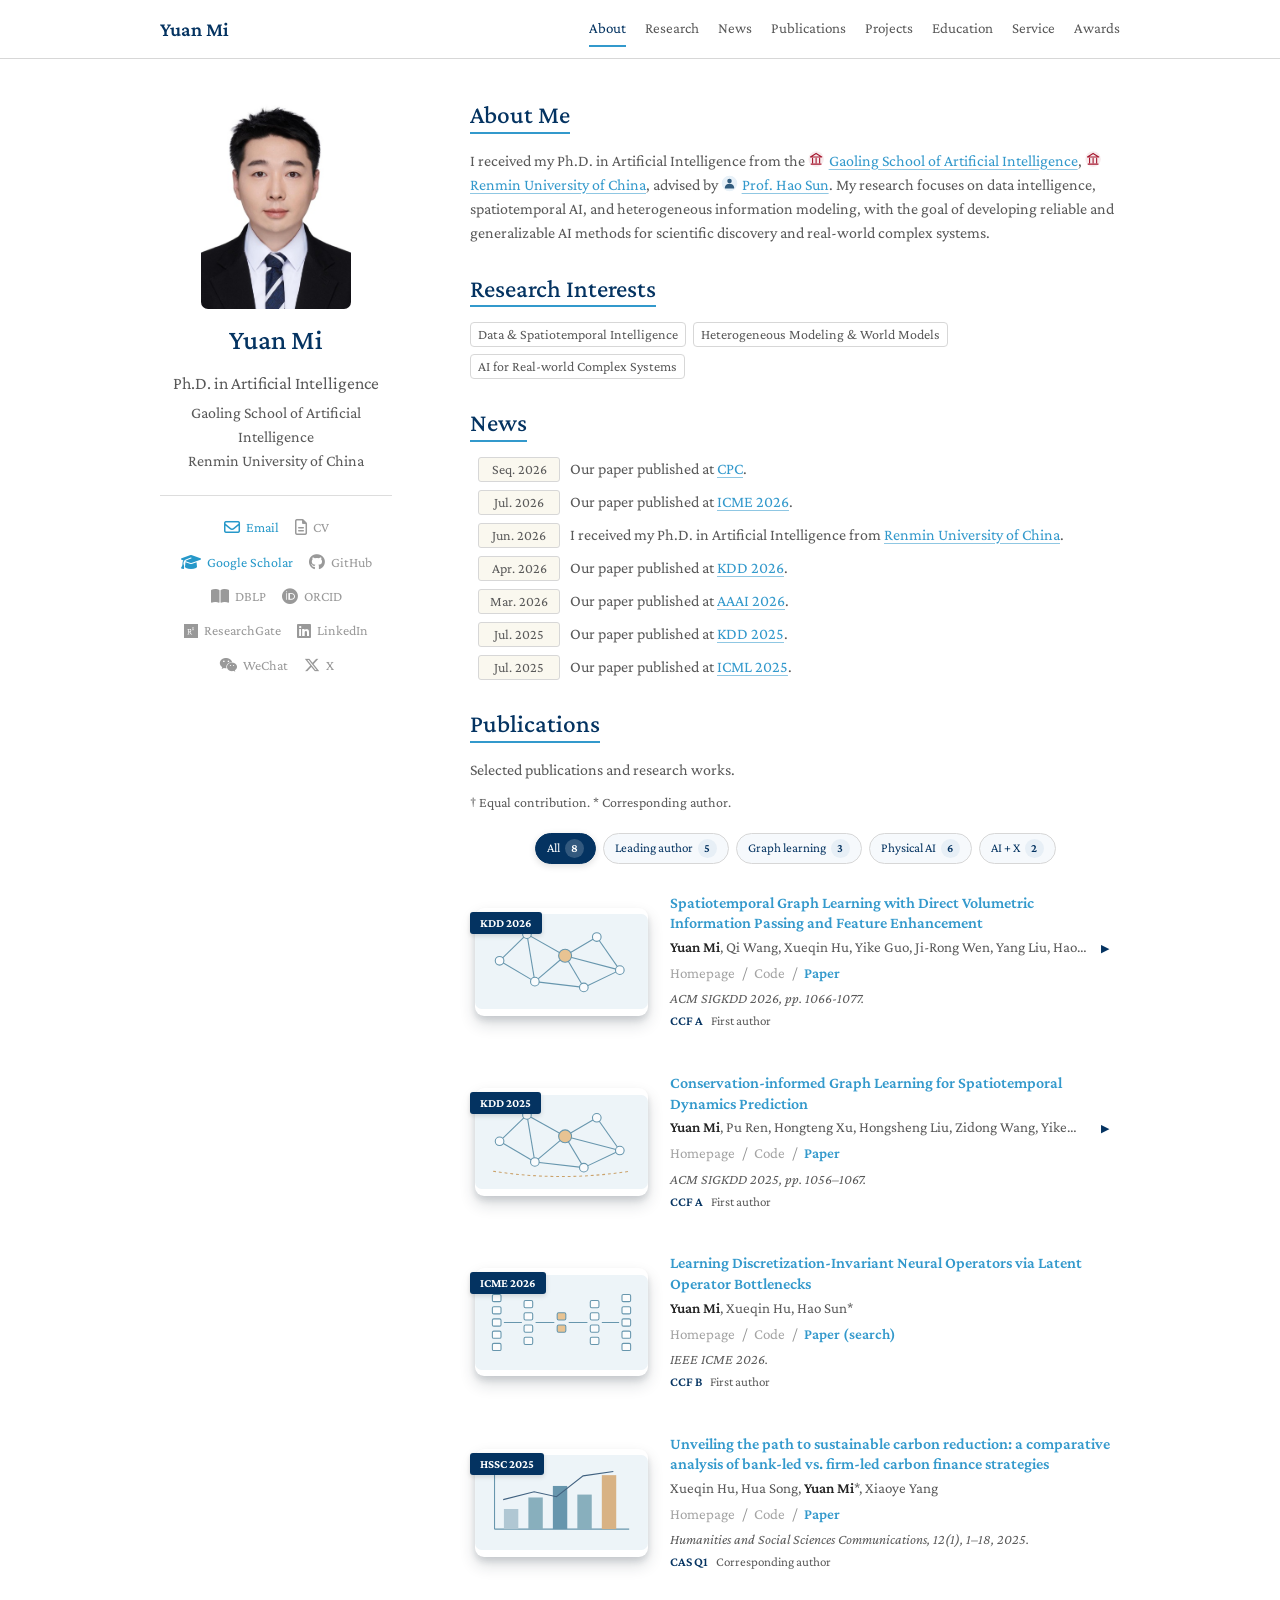
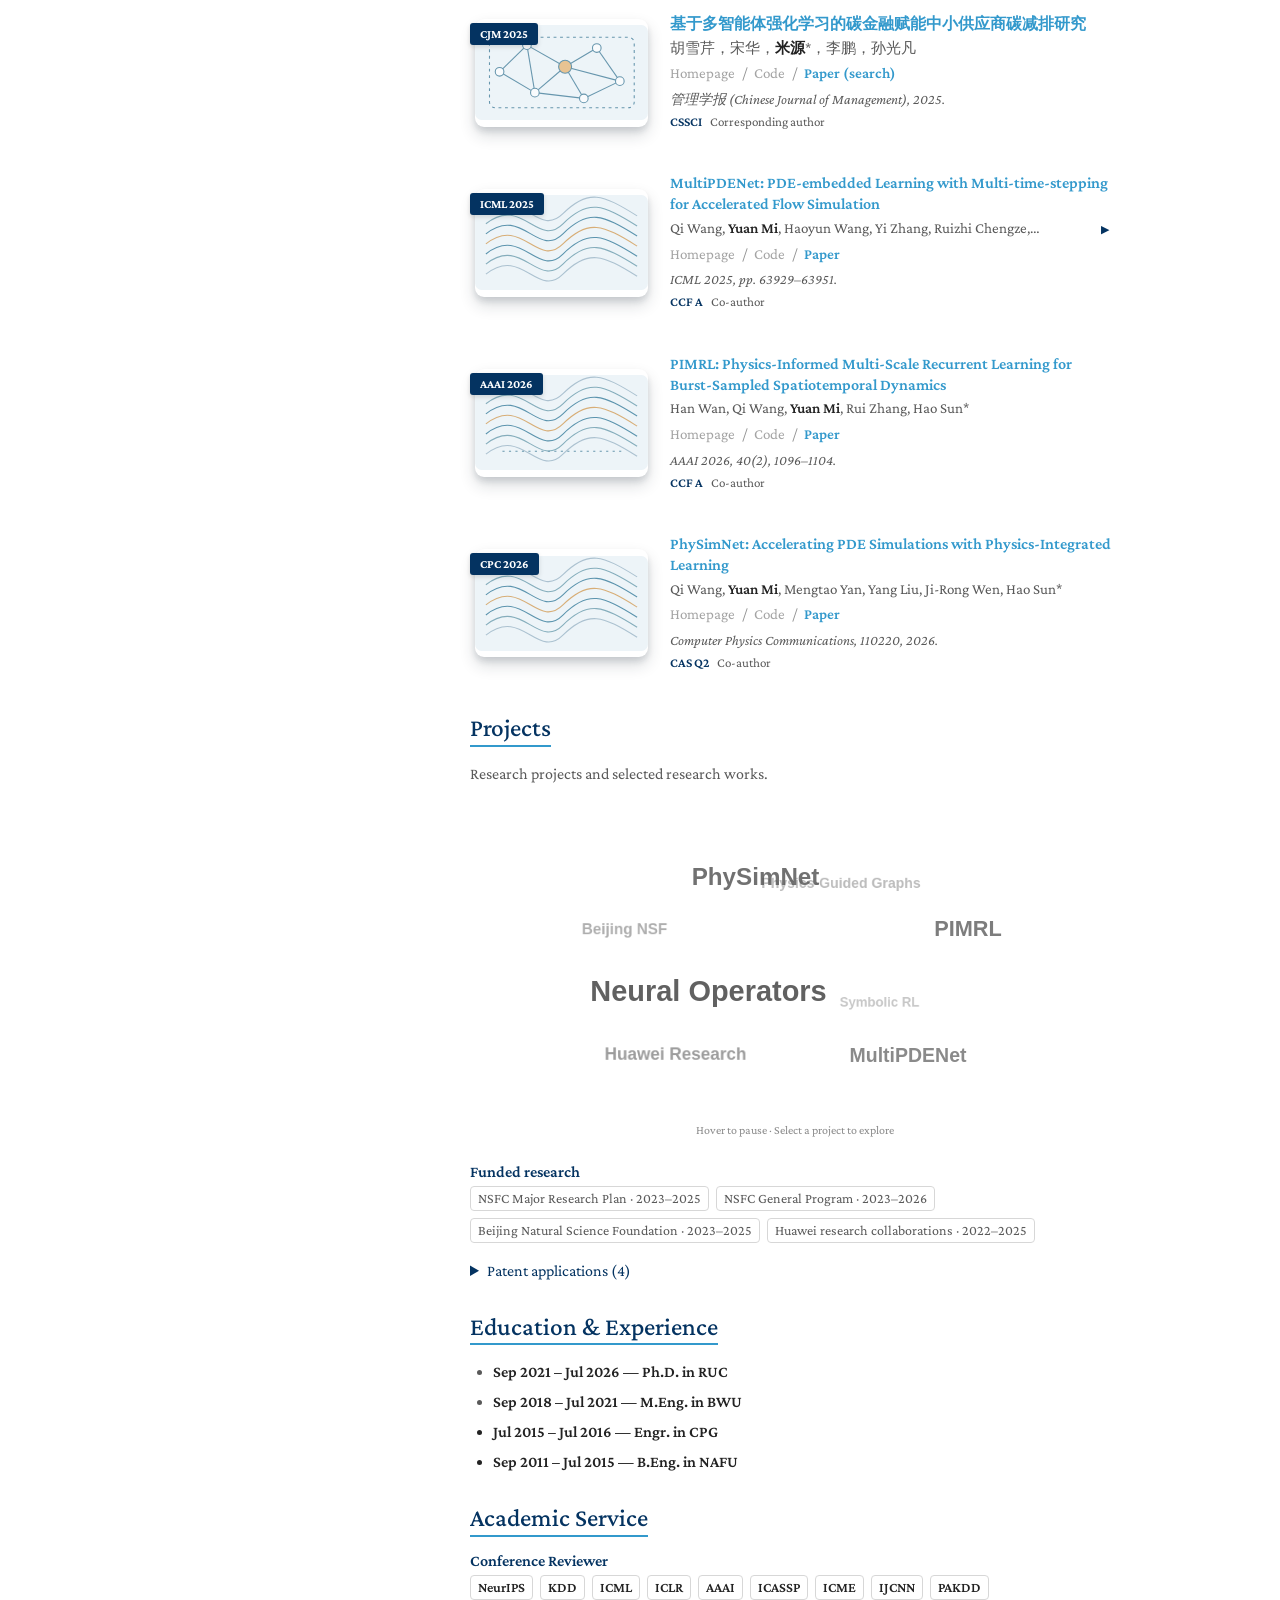
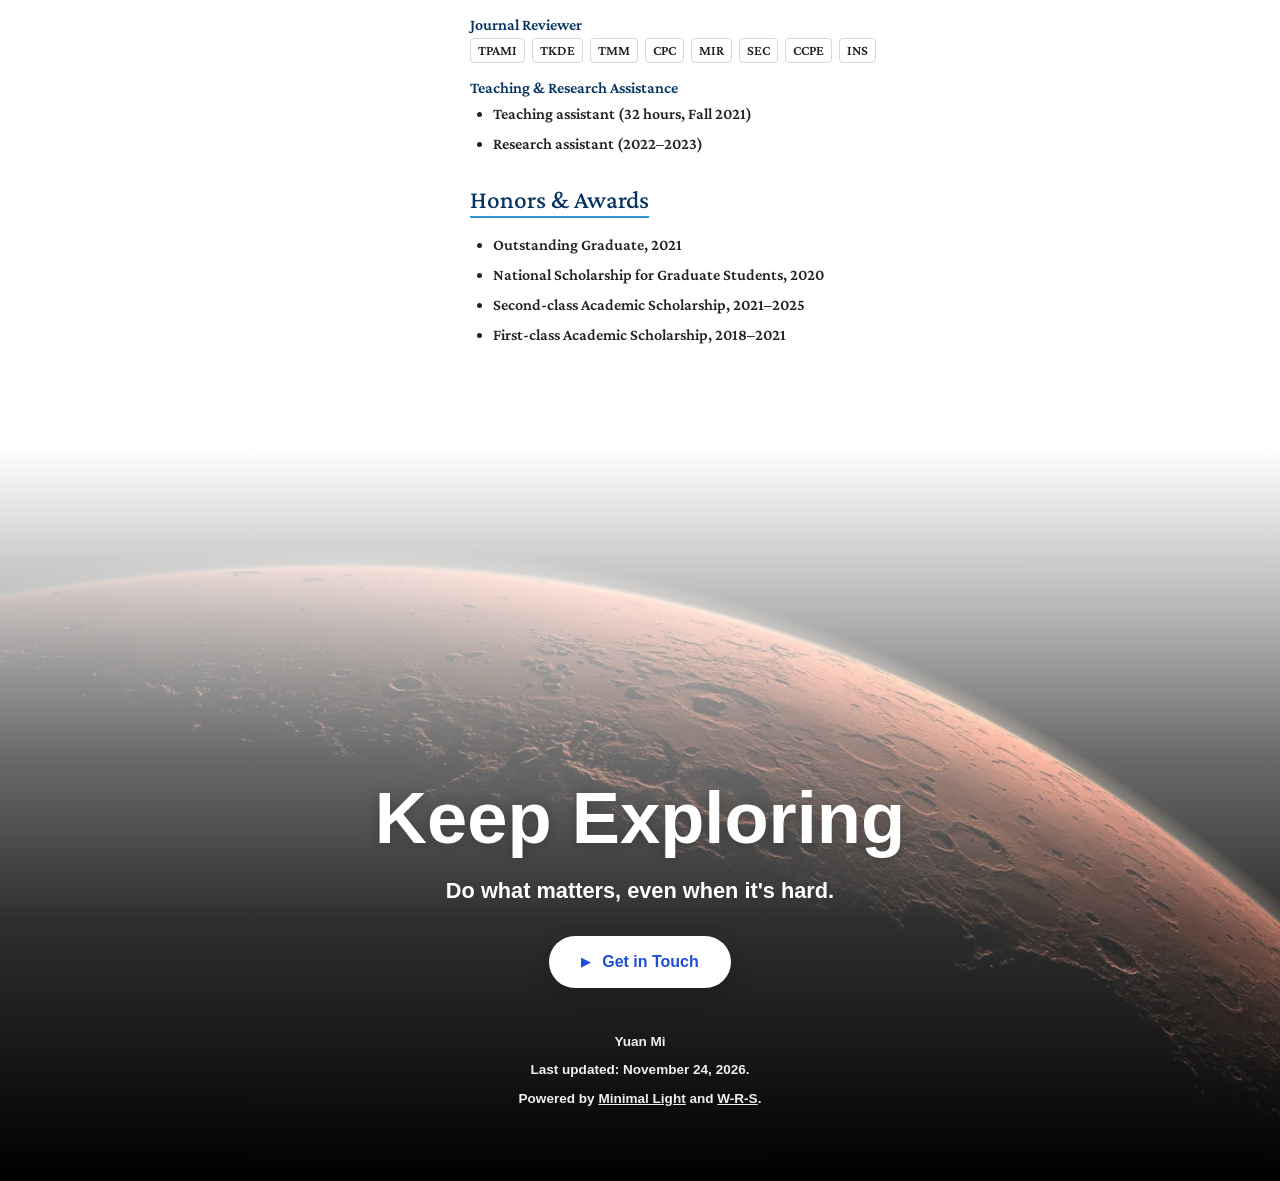
==== commit 34fb6a9a: "Update index.html" ====
--- a/index.html
+++ b/index.html
@@ -281,7 +281,7 @@
               </div>
             </article>
 
-            <article class="paper" data-tags="physics lead" id="paper-icme2026">
+            <article class="paper" data-tags="graph physics lead" id="paper-icme2026">
               <div class="paper-thumb">
                 <img alt="Abstract topic illustration" loading="lazy" src="assets/img/operator.svg"/>
                 <span>ICME 2026</span>
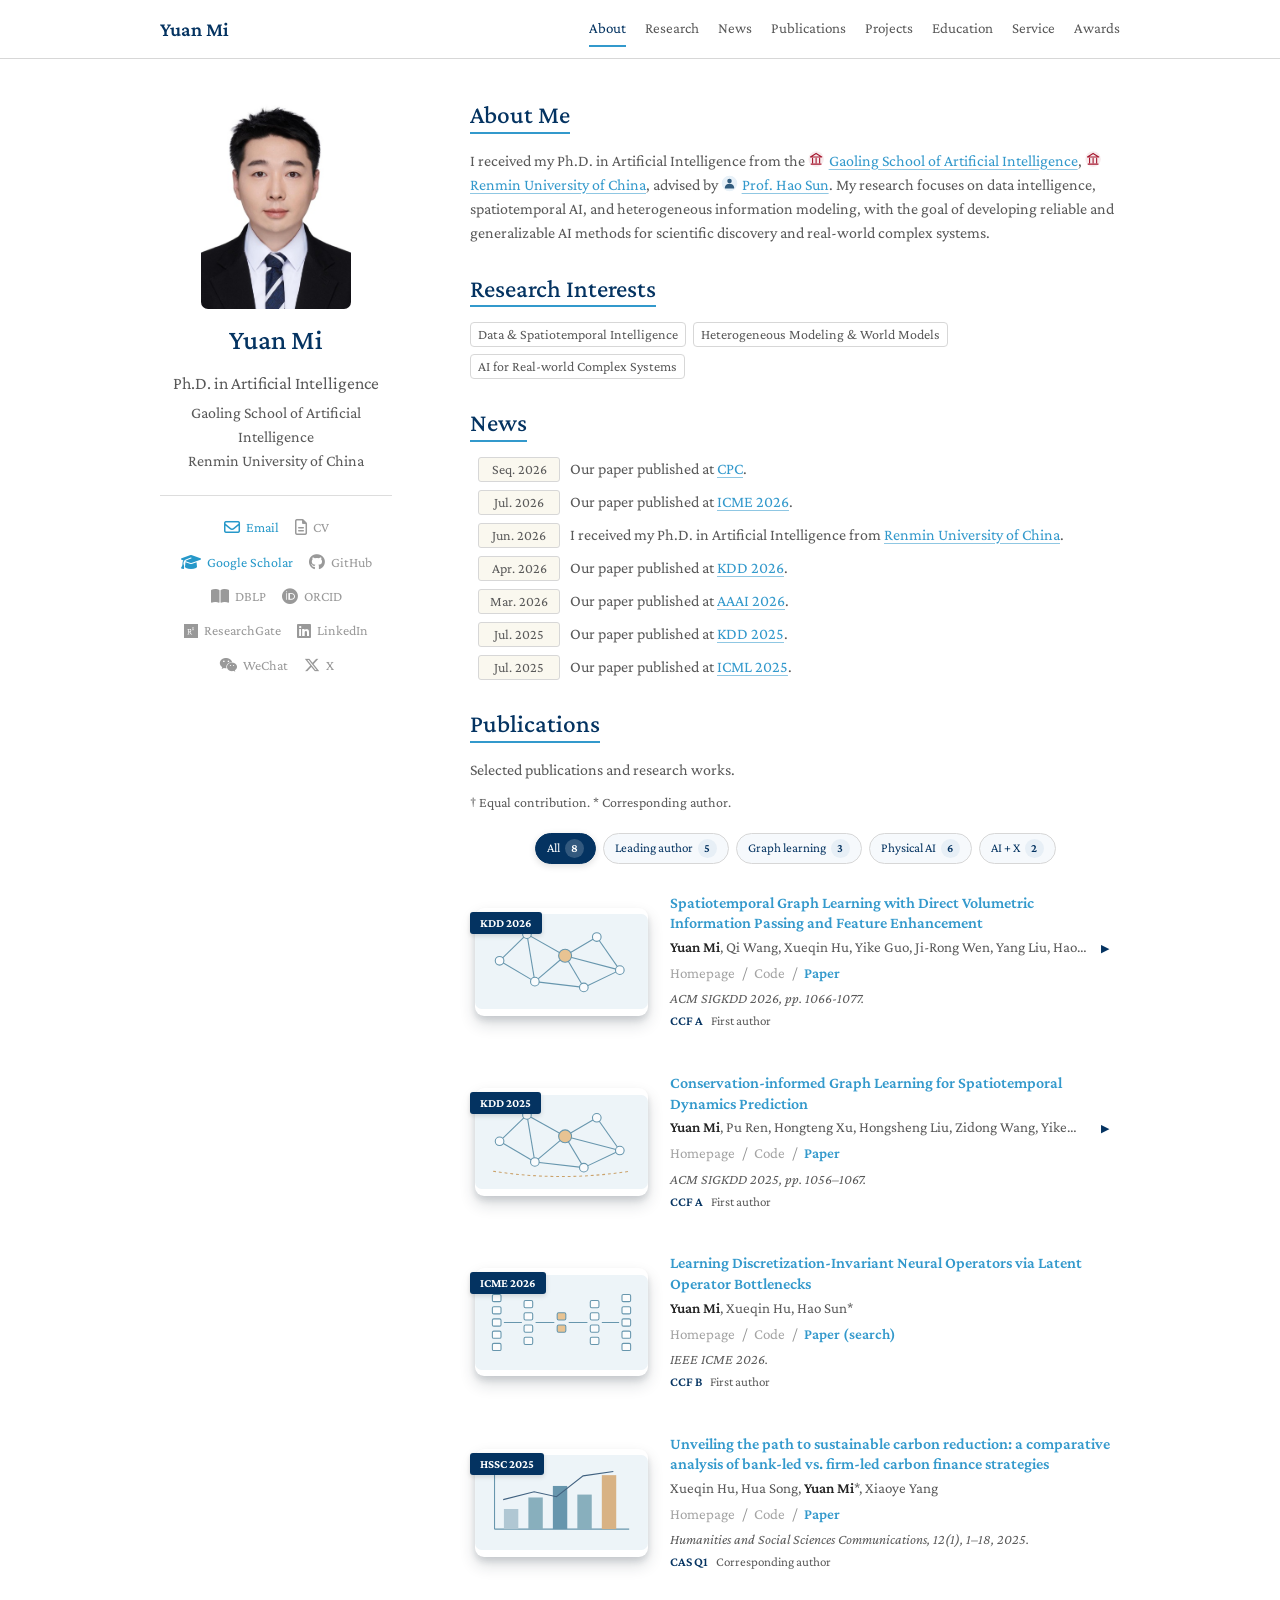
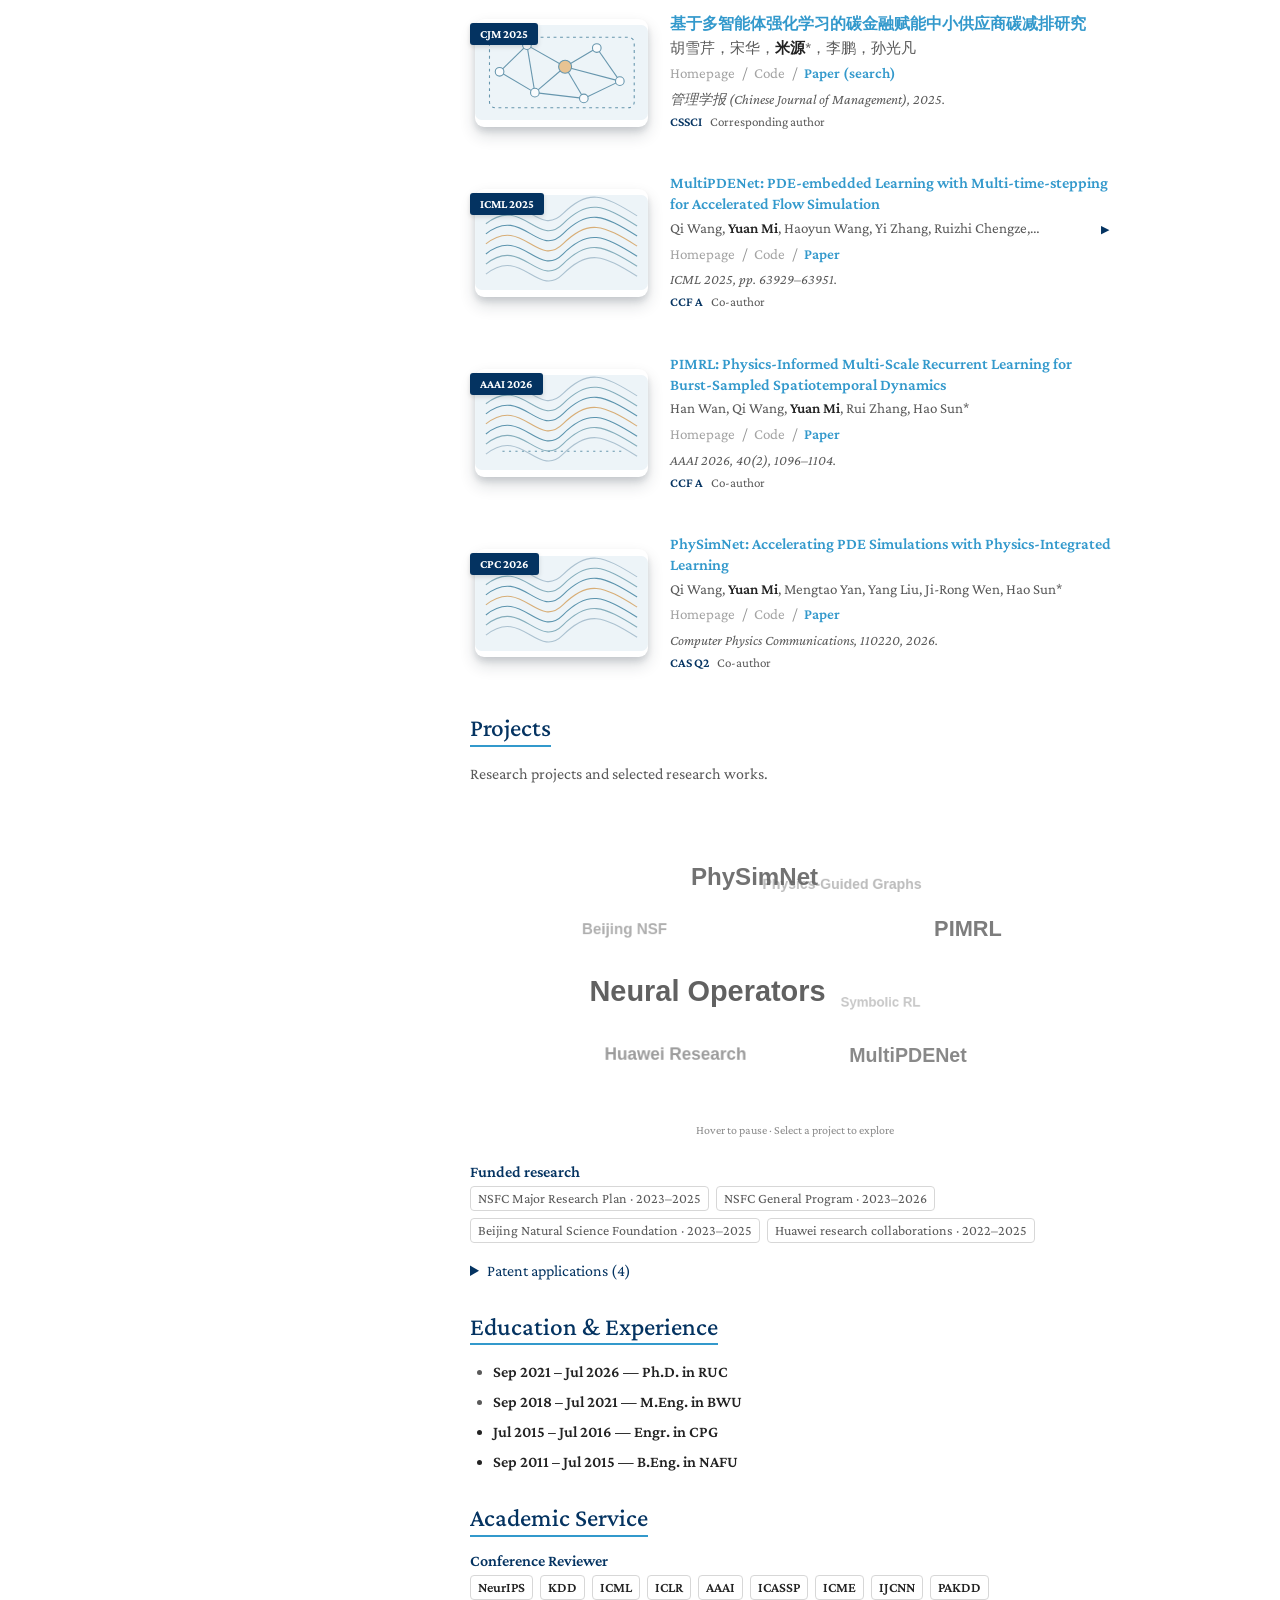
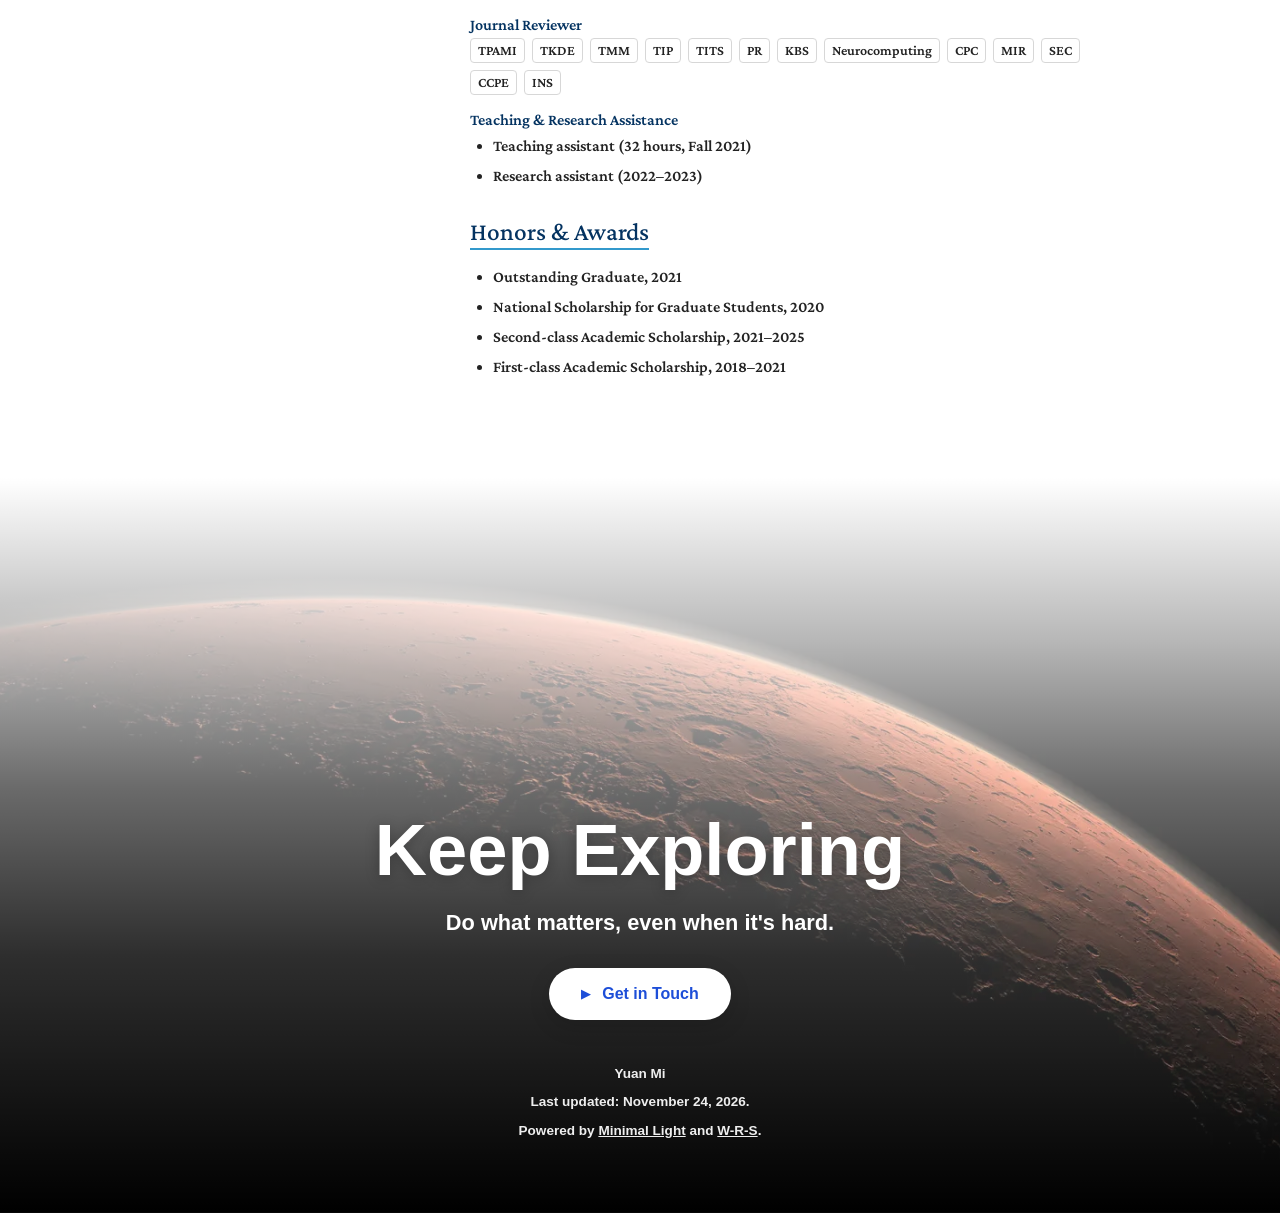
==== commit 927e286c: "Update index.html" ====
--- a/index.html
+++ b/index.html
@@ -526,6 +526,11 @@
             <span>TPAMI</span>
             <span>TKDE</span>
             <span>TMM</span>
+            <span>TIP</span>
+            <span>TITS</span>
+            <span>PR</span>
+            <span>KBS</span>
+            <span>Neurocomputing</span>
             <span>CPC</span>
             <span>MIR</span>
             <span>SEC</span>
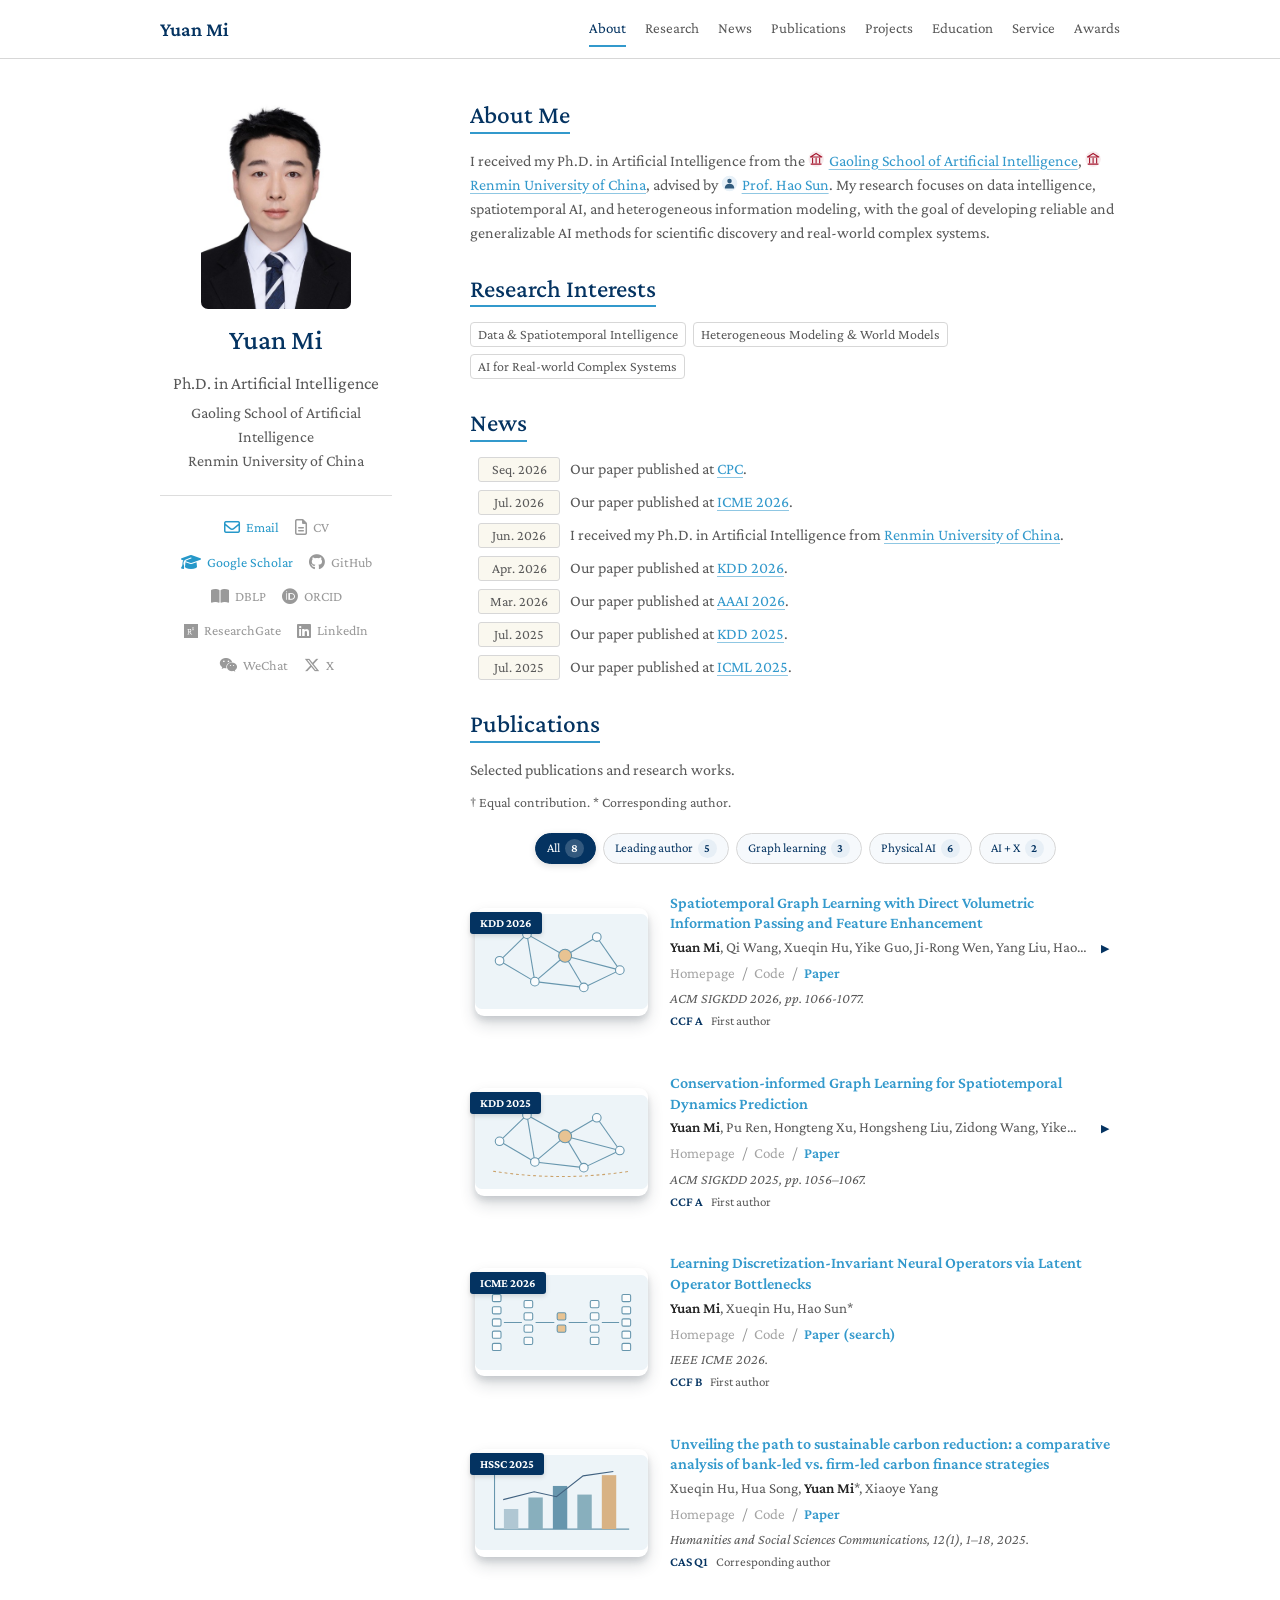
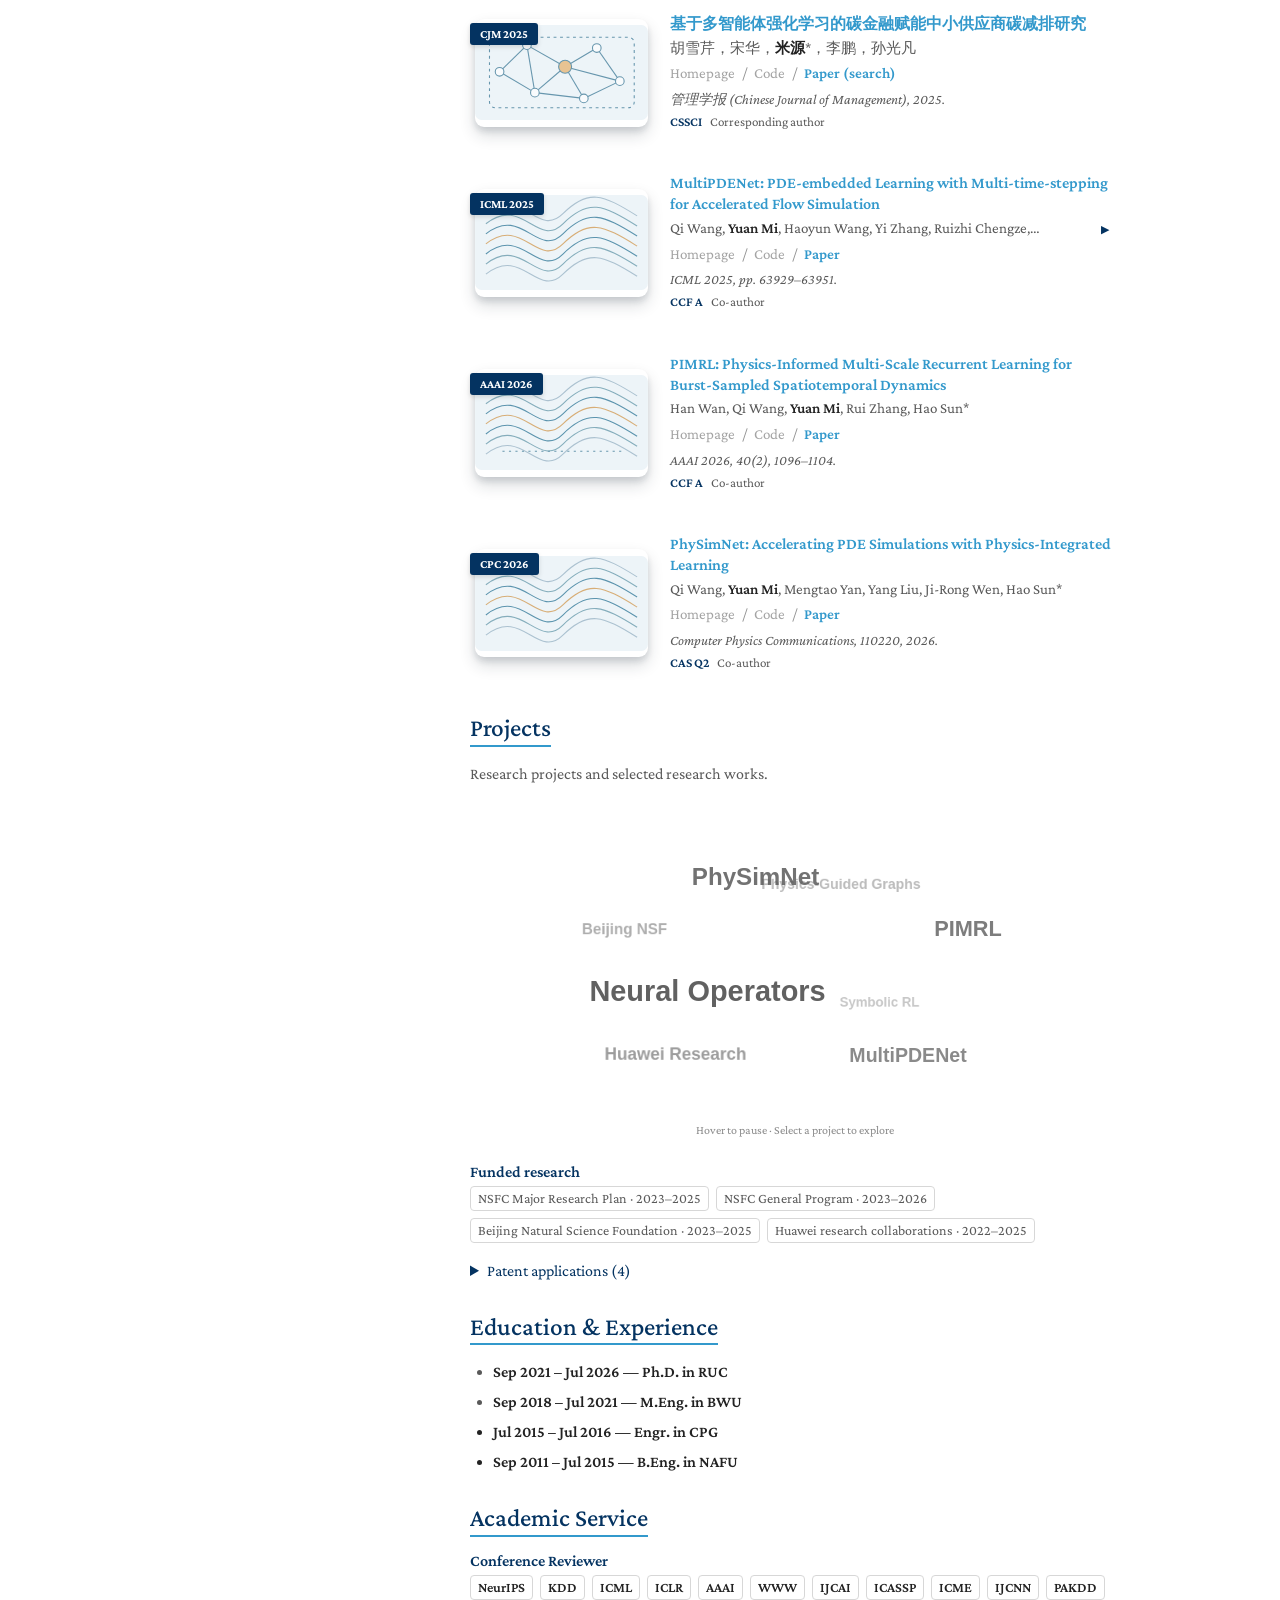
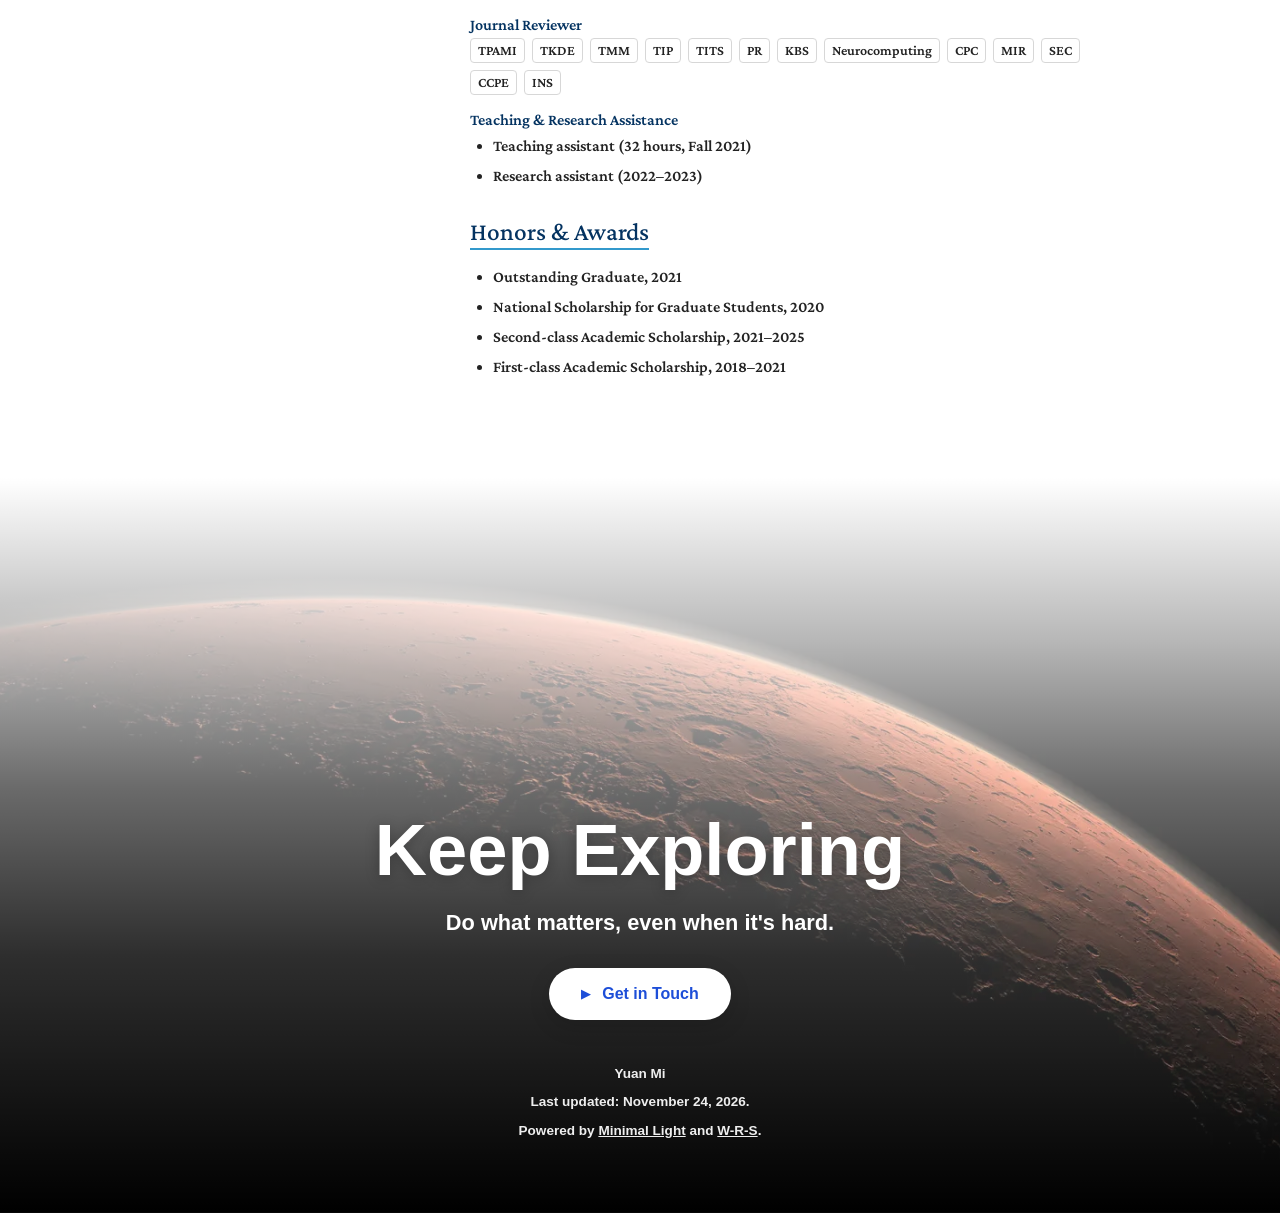
==== commit b6d2bbd5: "Update index.html" ====
--- a/index.html
+++ b/index.html
@@ -516,6 +516,8 @@
             <span>ICML</span>
             <span>ICLR</span>
             <span>AAAI</span>
+            <span>WWW</span>
+            <span>IJCAI</span>
             <span>ICASSP</span>
             <span>ICME</span>
             <span>IJCNN</span>
